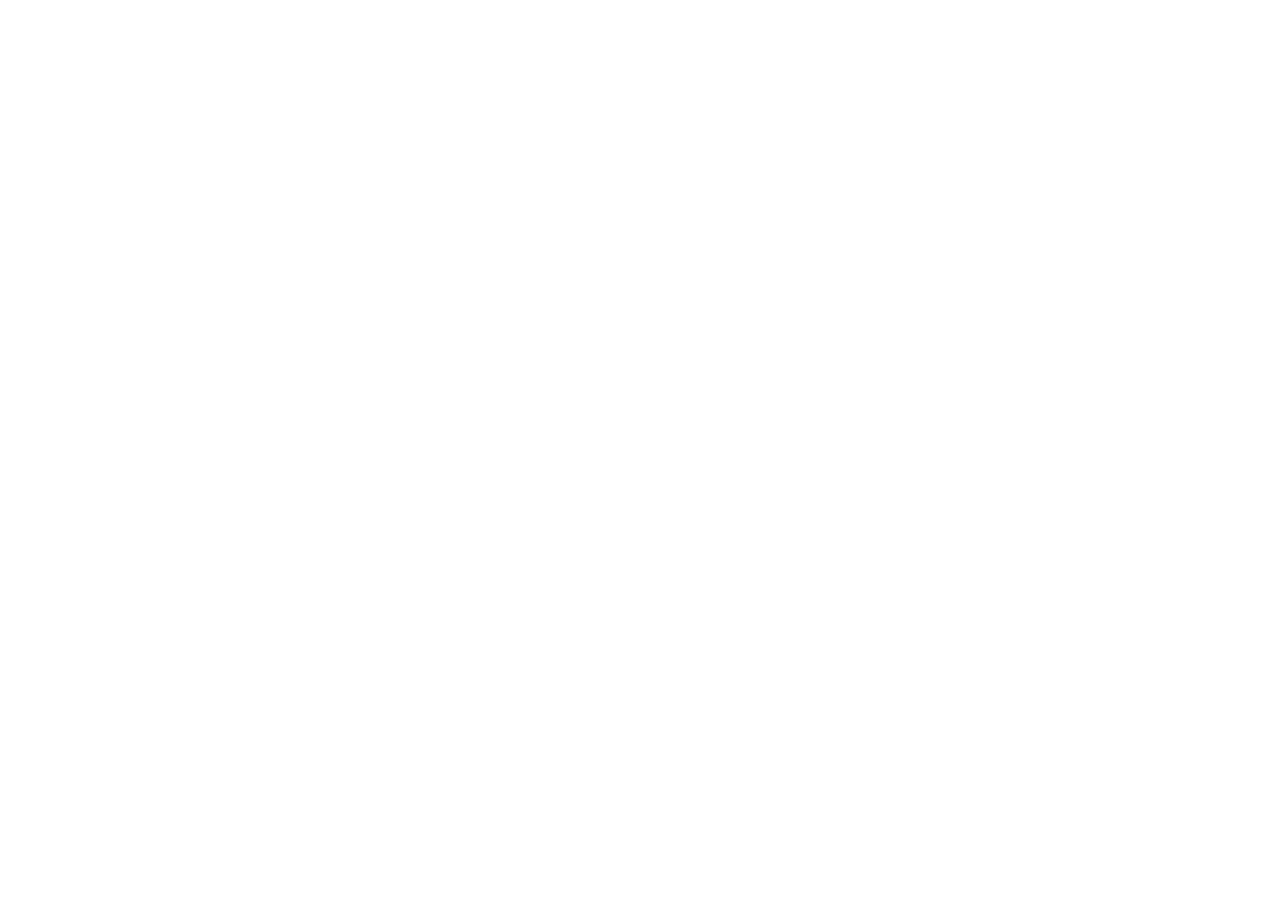
==== index.html @ d52c8773 "init project" ====
<!DOCTYPE html>
<html lang="en">

<head>
    <meta charset="UTF-8">
    <meta http-equiv="X-UA-Compatible" content="IE=edge">
    <meta name="viewport" content="width=device-width, initial-scale=1.0">
    <title>Document</title>
</head>

<body>

</body>

</html>
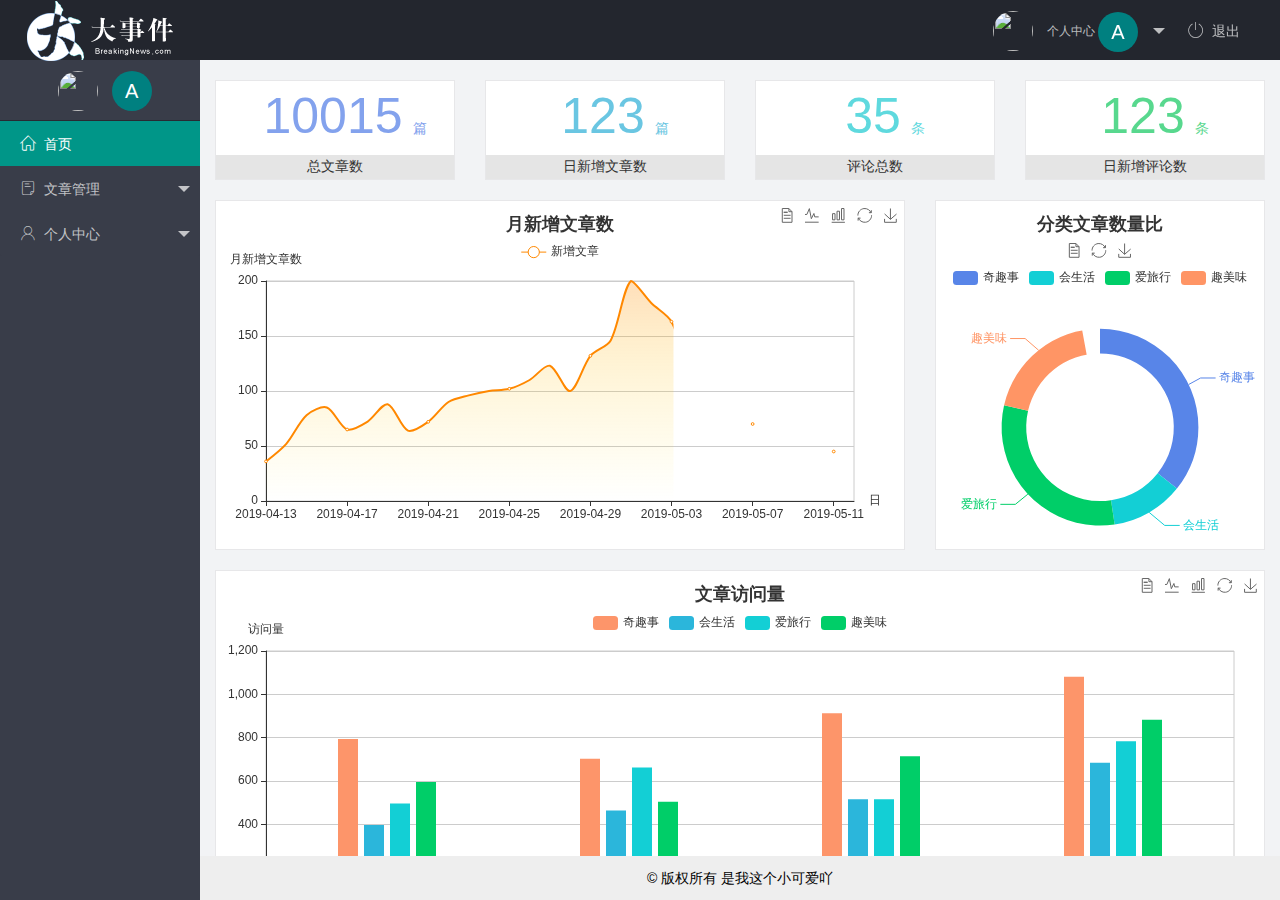
==== commit 8236a9cd: "完成了主页功能的开发" ====
--- a/index.html
+++ b/index.html
@@ -5,11 +5,86 @@
     <meta charset="UTF-8">
     <meta http-equiv="X-UA-Compatible" content="IE=edge">
     <meta name="viewport" content="width=device-width, initial-scale=1.0">
-    <title>Document</title>
+    <title>后台主页</title>
+    <link rel="stylesheet" href="assets/lib/layui/css/layui.css">
+    <link rel="stylesheet" href="assets/css/index.css">
+    <link rel="stylesheet" href="assets/fonts/iconfont.css">
 </head>
 
 <body>
+    <div class="layui-layout layui-layout-admin">
+        <div class="layui-header">
+            <div class="layui-logo">
+                <img src="assets/images/logo.png" alt="">
+            </div>
+            <!-- 头部区域（可配合layui已有的水平导航） -->
+            <ul class="layui-nav layui-layout-right">
+                <li class="layui-nav-item">
+                    <a href="javascript:;" class="userinfo">
+                        <img src="http://t.cn/RCzsdCq" class="layui-nav-img" /> 个人中心
+                        <span class="text-avatar">A</span>
+                    </a>
+                    <dl class="layui-nav-child">
+                        <dd><a href="">基本资料</a></dd>
+                        <dd><a href="">更换头像</a></dd>
+                        <dd><a href="">重置密码</a></dd>
+                    </dl>
+                </li>
+                <li class="layui-nav-item"><a href="javascript:;" id="btnLogout"><span class="iconfont icon-tuichu"></span>退出</a></li>
+            </ul>
+        </div>
 
+        <div class="layui-side layui-bg-black">
+            <div class="layui-side-scroll">
+                <div class="userinfo">
+                    <img src="http://t.cn/RCzsdCq" class="layui-nav-img" />
+                    <span class="text-avatar">A</span>
+                    <span id="welcome"></span>
+                </div>
+                <!-- 左侧导航区域（可配合layui已有的垂直导航） -->
+                <ul class="layui-nav layui-nav-tree" lay-shrink="all">
+                    <li class="layui-nav-item layui-this"><a href="/home/dashboard.html" target="fm"><span class="iconfont icon-home"></span>首页</a></li>
+                    <li class="layui-nav-item">
+                        <a class="" href="javascript:;"><span class="iconfont icon-16"></span>文章管理</a>
+                        <dl class="layui-nav-child">
+                            <dd><a href="javascript:;"><i class="layui-icon layui-icon-app"></i>文章类别</a></dd>
+                            <dd><a href="javascript:;"><i class="layui-icon layui-icon-app"></i>文章列表</a></dd>
+                            <dd><a href="javascript:;"><i class="layui-icon layui-icon-app"></i>发布文章</a></dd>
+                        </dl>
+                    </li>
+                    <li class="layui-nav-item">
+                        <a href="javascript:;"><span class="iconfont icon-user"></span>个人中心</a>
+                        <dl class="layui-nav-child">
+                            <dd><a href="javascript:;"><i class="layui-icon layui-icon-app"></i>基本资料</a></dd>
+                            <dd><a href="javascript:;"><i class="layui-icon layui-icon-app"></i>更换头像</a></dd>
+                            <dd><a href="javascript:;"><i class="layui-icon layui-icon-app"></i>重置密码</a></dd>
+                        </dl>
+                    </li>
+                </ul>
+            </div>
+        </div>
+
+        <div class="layui-body">
+            <!-- 内容主体区域 -->
+            <iframe name='fm' src="/home/dashboard.html" frameborder="0">
+
+            </iframe>
+
+        </div>
+
+        <div class="layui-footer">
+            <!-- 底部固定区域 -->
+            © 版权所有 是我这个小可爱吖
+        </div>
+    </div>
+    <!-- 导入layui的js文件 -->
+    <script src="assets/lib/layui/layui.all.js"></script>
+    <!-- 导入jQuery文件 -->
+    <script src="assets/lib/jquery.js"></script>
+    <!-- 导入baseAPI的js文件 -->
+    <script src="assets/js/baseAPI.js"></script>
+    <!-- 导入自己的index脚本文件 -->
+    <script src="assets/js/index.js"></script>
 </body>
 
 </html>--- a/assets/lib/layui/css/layui.css
+++ b/assets/lib/layui/css/layui.css
@@ -0,0 +1,2 @@
+/** layui-v2.5.5 MIT License By https://www.layui.com */
+ .layui-inline,img{display:inline-block;vertical-align:middle}h1,h2,h3,h4,h5,h6{font-weight:400}.layui-edge,.layui-header,.layui-inline,.layui-main{position:relative}.layui-body,.layui-edge,.layui-elip{overflow:hidden}.layui-btn,.layui-edge,.layui-inline,img{vertical-align:middle}.layui-btn,.layui-disabled,.layui-icon,.layui-unselect{-moz-user-select:none;-webkit-user-select:none;-ms-user-select:none}.layui-elip,.layui-form-checkbox span,.layui-form-pane .layui-form-label{text-overflow:ellipsis;white-space:nowrap}.layui-breadcrumb,.layui-tree-btnGroup{visibility:hidden}blockquote,body,button,dd,div,dl,dt,form,h1,h2,h3,h4,h5,h6,input,li,ol,p,pre,td,textarea,th,ul{margin:0;padding:0;-webkit-tap-highlight-color:rgba(0,0,0,0)}a:active,a:hover{outline:0}img{border:none}li{list-style:none}table{border-collapse:collapse;border-spacing:0}h4,h5,h6{font-size:100%}button,input,optgroup,option,select,textarea{font-family:inherit;font-size:inherit;font-style:inherit;font-weight:inherit;outline:0}pre{white-space:pre-wrap;white-space:-moz-pre-wrap;white-space:-pre-wrap;white-space:-o-pre-wrap;word-wrap:break-word}body{line-height:24px;font:14px Helvetica Neue,Helvetica,PingFang SC,Tahoma,Arial,sans-serif}hr{height:1px;margin:10px 0;border:0;clear:both}a{color:#333;text-decoration:none}a:hover{color:#777}a cite{font-style:normal;*cursor:pointer}.layui-border-box,.layui-border-box *{box-sizing:border-box}.layui-box,.layui-box *{box-sizing:content-box}.layui-clear{clear:both;*zoom:1}.layui-clear:after{content:'\20';clear:both;*zoom:1;display:block;height:0}.layui-inline{*display:inline;*zoom:1}.layui-edge{display:inline-block;width:0;height:0;border-width:6px;border-style:dashed;border-color:transparent}.layui-edge-top{top:-4px;border-bottom-color:#999;border-bottom-style:solid}.layui-edge-right{border-left-color:#999;border-left-style:solid}.layui-edge-bottom{top:2px;border-top-color:#999;border-top-style:solid}.layui-edge-left{border-right-color:#999;border-right-style:solid}.layui-disabled,.layui-disabled:hover{color:#d2d2d2!important;cursor:not-allowed!important}.layui-circle{border-radius:100%}.layui-show{display:block!important}.layui-hide{display:none!important}@font-face{font-family:layui-icon;src:url(../font/iconfont.eot?v=250);src:url(../font/iconfont.eot?v=250#iefix) format('embedded-opentype'),url(../font/iconfont.woff2?v=250) format('woff2'),url(../font/iconfont.woff?v=250) format('woff'),url(../font/iconfont.ttf?v=250) format('truetype'),url(../font/iconfont.svg?v=250#layui-icon) format('svg')}.layui-icon{font-family:layui-icon!important;font-size:16px;font-style:normal;-webkit-font-smoothing:antialiased;-moz-osx-font-smoothing:grayscale}.layui-icon-reply-fill:before{content:"\e611"}.layui-icon-set-fill:before{content:"\e614"}.layui-icon-menu-fill:before{content:"\e60f"}.layui-icon-search:before{content:"\e615"}.layui-icon-share:before{content:"\e641"}.layui-icon-set-sm:before{content:"\e620"}.layui-icon-engine:before{content:"\e628"}.layui-icon-close:before{content:"\1006"}.layui-icon-close-fill:before{content:"\1007"}.layui-icon-chart-screen:before{content:"\e629"}.layui-icon-star:before{content:"\e600"}.layui-icon-circle-dot:before{content:"\e617"}.layui-icon-chat:before{content:"\e606"}.layui-icon-release:before{content:"\e609"}.layui-icon-list:before{content:"\e60a"}.layui-icon-chart:before{content:"\e62c"}.layui-icon-ok-circle:before{content:"\1005"}.layui-icon-layim-theme:before{content:"\e61b"}.layui-icon-table:before{content:"\e62d"}.layui-icon-right:before{content:"\e602"}.layui-icon-left:before{content:"\e603"}.layui-icon-cart-simple:before{content:"\e698"}.layui-icon-face-cry:before{content:"\e69c"}.layui-icon-face-smile:before{content:"\e6af"}.layui-icon-survey:before{content:"\e6b2"}.layui-icon-tree:before{content:"\e62e"}.layui-icon-upload-circle:before{content:"\e62f"}.layui-icon-add-circle:before{content:"\e61f"}.layui-icon-download-circle:before{content:"\e601"}.layui-icon-templeate-1:before{content:"\e630"}.layui-icon-util:before{content:"\e631"}.layui-icon-face-surprised:before{content:"\e664"}.layui-icon-edit:before{content:"\e642"}.layui-icon-speaker:before{content:"\e645"}.layui-icon-down:before{content:"\e61a"}.layui-icon-file:before{content:"\e621"}.layui-icon-layouts:before{content:"\e632"}.layui-icon-rate-half:before{content:"\e6c9"}.layui-icon-add-circle-fine:before{content:"\e608"}.layui-icon-prev-circle:before{content:"\e633"}.layui-icon-read:before{content:"\e705"}.layui-icon-404:before{content:"\e61c"}.layui-icon-carousel:before{content:"\e634"}.layui-icon-help:before{content:"\e607"}.layui-icon-code-circle:before{content:"\e635"}.layui-icon-water:before{content:"\e636"}.layui-icon-username:before{content:"\e66f"}.layui-icon-find-fill:before{content:"\e670"}.layui-icon-about:before{content:"\e60b"}.layui-icon-location:before{content:"\e715"}.layui-icon-up:before{content:"\e619"}.layui-icon-pause:before{content:"\e651"}.layui-icon-date:before{content:"\e637"}.layui-icon-layim-uploadfile:before{content:"\e61d"}.layui-icon-delete:before{content:"\e640"}.layui-icon-play:before{content:"\e652"}.layui-icon-top:before{content:"\e604"}.layui-icon-friends:before{content:"\e612"}.layui-icon-refresh-3:before{content:"\e9aa"}.layui-icon-ok:before{content:"\e605"}.layui-icon-layer:before{content:"\e638"}.layui-icon-face-smile-fine:before{content:"\e60c"}.layui-icon-dollar:before{content:"\e659"}.layui-icon-group:before{content:"\e613"}.layui-icon-layim-download:before{content:"\e61e"}.layui-icon-picture-fine:before{content:"\e60d"}.layui-icon-link:before{content:"\e64c"}.layui-icon-diamond:before{content:"\e735"}.layui-icon-log:before{content:"\e60e"}.layui-icon-rate-solid:before{content:"\e67a"}.layui-icon-fonts-del:before{content:"\e64f"}.layui-icon-unlink:before{content:"\e64d"}.layui-icon-fonts-clear:before{content:"\e639"}.layui-icon-triangle-r:before{content:"\e623"}.layui-icon-circle:before{content:"\e63f"}.layui-icon-radio:before{content:"\e643"}.layui-icon-align-center:before{content:"\e647"}.layui-icon-align-right:before{content:"\e648"}.layui-icon-align-left:before{content:"\e649"}.layui-icon-loading-1:before{content:"\e63e"}.layui-icon-return:before{content:"\e65c"}.layui-icon-fonts-strong:before{content:"\e62b"}.layui-icon-upload:before{content:"\e67c"}.layui-icon-dialogue:before{content:"\e63a"}.layui-icon-video:before{content:"\e6ed"}.layui-icon-headset:before{content:"\e6fc"}.layui-icon-cellphone-fine:before{content:"\e63b"}.layui-icon-add-1:before{content:"\e654"}.layui-icon-face-smile-b:before{content:"\e650"}.layui-icon-fonts-html:before{content:"\e64b"}.layui-icon-form:before{content:"\e63c"}.layui-icon-cart:before{content:"\e657"}.layui-icon-camera-fill:before{content:"\e65d"}.layui-icon-tabs:before{content:"\e62a"}.layui-icon-fonts-code:before{content:"\e64e"}.layui-icon-fire:before{content:"\e756"}.layui-icon-set:before{content:"\e716"}.layui-icon-fonts-u:before{content:"\e646"}.layui-icon-triangle-d:before{content:"\e625"}.layui-icon-tips:before{content:"\e702"}.layui-icon-picture:before{content:"\e64a"}.layui-icon-more-vertical:before{content:"\e671"}.layui-icon-flag:before{content:"\e66c"}.layui-icon-loading:before{content:"\e63d"}.layui-icon-fonts-i:before{content:"\e644"}.layui-icon-refresh-1:before{content:"\e666"}.layui-icon-rmb:before{content:"\e65e"}.layui-icon-home:before{content:"\e68e"}.layui-icon-user:before{content:"\e770"}.layui-icon-notice:before{content:"\e667"}.layui-icon-login-weibo:before{content:"\e675"}.layui-icon-voice:before{content:"\e688"}.layui-icon-upload-drag:before{content:"\e681"}.layui-icon-login-qq:before{content:"\e676"}.layui-icon-snowflake:before{content:"\e6b1"}.layui-icon-file-b:before{content:"\e655"}.layui-icon-template:before{content:"\e663"}.layui-icon-auz:before{content:"\e672"}.layui-icon-console:before{content:"\e665"}.layui-icon-app:before{content:"\e653"}.layui-icon-prev:before{content:"\e65a"}.layui-icon-website:before{content:"\e7ae"}.layui-icon-next:before{content:"\e65b"}.layui-icon-component:before{content:"\e857"}.layui-icon-more:before{content:"\e65f"}.layui-icon-login-wechat:before{content:"\e677"}.layui-icon-shrink-right:before{content:"\e668"}.layui-icon-spread-left:before{content:"\e66b"}.layui-icon-camera:before{content:"\e660"}.layui-icon-note:before{content:"\e66e"}.layui-icon-refresh:before{content:"\e669"}.layui-icon-female:before{content:"\e661"}.layui-icon-male:before{content:"\e662"}.layui-icon-password:before{content:"\e673"}.layui-icon-senior:before{content:"\e674"}.layui-icon-theme:before{content:"\e66a"}.layui-icon-tread:before{content:"\e6c5"}.layui-icon-praise:before{content:"\e6c6"}.layui-icon-star-fill:before{content:"\e658"}.layui-icon-rate:before{content:"\e67b"}.layui-icon-template-1:before{content:"\e656"}.layui-icon-vercode:before{content:"\e679"}.layui-icon-cellphone:before{content:"\e678"}.layui-icon-screen-full:before{content:"\e622"}.layui-icon-screen-restore:before{content:"\e758"}.layui-icon-cols:before{content:"\e610"}.layui-icon-export:before{content:"\e67d"}.layui-icon-print:before{content:"\e66d"}.layui-icon-slider:before{content:"\e714"}.layui-icon-addition:before{content:"\e624"}.layui-icon-subtraction:before{content:"\e67e"}.layui-icon-service:before{content:"\e626"}.layui-icon-transfer:before{content:"\e691"}.layui-main{width:1140px;margin:0 auto}.layui-header{z-index:1000;height:60px}.layui-header a:hover{transition:all .5s;-webkit-transition:all .5s}.layui-side{position:fixed;left:0;top:0;bottom:0;z-index:999;width:200px;overflow-x:hidden}.layui-side-scroll{position:relative;width:220px;height:100%;overflow-x:hidden}.layui-body{position:absolute;left:200px;right:0;top:0;bottom:0;z-index:998;width:auto;overflow-y:auto;box-sizing:border-box}.layui-layout-body{overflow:hidden}.layui-layout-admin .layui-header{background-color:#23262E}.layui-layout-admin .layui-side{top:60px;width:200px;overflow-x:hidden}.layui-layout-admin .layui-body{position:fixed;top:60px;bottom:44px}.layui-layout-admin .layui-main{width:auto;margin:0 15px}.layui-layout-admin .layui-footer{position:fixed;left:200px;right:0;bottom:0;height:44px;line-height:44px;padding:0 15px;background-color:#eee}.layui-layout-admin .layui-logo{position:absolute;left:0;top:0;width:200px;height:100%;line-height:60px;text-align:center;color:#009688;font-size:16px}.layui-layout-admin .layui-header .layui-nav{background:0 0}.layui-layout-left{position:absolute!important;left:200px;top:0}.layui-layout-right{position:absolute!important;right:0;top:0}.layui-container{position:relative;margin:0 auto;padding:0 15px;box-sizing:border-box}.layui-fluid{position:relative;margin:0 auto;padding:0 15px}.layui-row:after,.layui-row:before{content:'';display:block;clear:both}.layui-col-lg1,.layui-col-lg10,.layui-col-lg11,.layui-col-lg12,.layui-col-lg2,.layui-col-lg3,.layui-col-lg4,.layui-col-lg5,.layui-col-lg6,.layui-col-lg7,.layui-col-lg8,.layui-col-lg9,.layui-col-md1,.layui-col-md10,.layui-col-md11,.layui-col-md12,.layui-col-md2,.layui-col-md3,.layui-col-md4,.layui-col-md5,.layui-col-md6,.layui-col-md7,.layui-col-md8,.layui-col-md9,.layui-col-sm1,.layui-col-sm10,.layui-col-sm11,.layui-col-sm12,.layui-col-sm2,.layui-col-sm3,.layui-col-sm4,.layui-col-sm5,.layui-col-sm6,.layui-col-sm7,.layui-col-sm8,.layui-col-sm9,.layui-col-xs1,.layui-col-xs10,.layui-col-xs11,.layui-col-xs12,.layui-col-xs2,.layui-col-xs3,.layui-col-xs4,.layui-col-xs5,.layui-col-xs6,.layui-col-xs7,.layui-col-xs8,.layui-col-xs9{position:relative;display:block;box-sizing:border-box}.layui-col-xs1,.layui-col-xs10,.layui-col-xs11,.layui-col-xs12,.layui-col-xs2,.layui-col-xs3,.layui-col-xs4,.layui-col-xs5,.layui-col-xs6,.layui-col-xs7,.layui-col-xs8,.layui-col-xs9{float:left}.layui-col-xs1{width:8.33333333%}.layui-col-xs2{width:16.66666667%}.layui-col-xs3{width:25%}.layui-col-xs4{width:33.33333333%}.layui-col-xs5{width:41.66666667%}.layui-col-xs6{width:50%}.layui-col-xs7{width:58.33333333%}.layui-col-xs8{width:66.66666667%}.layui-col-xs9{width:75%}.layui-col-xs10{width:83.33333333%}.layui-col-xs11{width:91.66666667%}.layui-col-xs12{width:100%}.layui-col-xs-offset1{margin-left:8.33333333%}.layui-col-xs-offset2{margin-left:16.66666667%}.layui-col-xs-offset3{margin-left:25%}.layui-col-xs-offset4{margin-left:33.33333333%}.layui-col-xs-offset5{margin-left:41.66666667%}.layui-col-xs-offset6{margin-left:50%}.layui-col-xs-offset7{margin-left:58.33333333%}.layui-col-xs-offset8{margin-left:66.66666667%}.layui-col-xs-offset9{margin-left:75%}.layui-col-xs-offset10{margin-left:83.33333333%}.layui-col-xs-offset11{margin-left:91.66666667%}.layui-col-xs-offset12{margin-left:100%}@media screen and (max-width:768px){.layui-hide-xs{display:none!important}.layui-show-xs-block{display:block!important}.layui-show-xs-inline{display:inline!important}.layui-show-xs-inline-block{display:inline-block!important}}@media screen and (min-width:768px){.layui-container{width:750px}.layui-hide-sm{display:none!important}.layui-show-sm-block{display:block!important}.layui-show-sm-inline{display:inline!important}.layui-show-sm-inline-block{display:inline-block!important}.layui-col-sm1,.layui-col-sm10,.layui-col-sm11,.layui-col-sm12,.layui-col-sm2,.layui-col-sm3,.layui-col-sm4,.layui-col-sm5,.layui-col-sm6,.layui-col-sm7,.layui-col-sm8,.layui-col-sm9{float:left}.layui-col-sm1{width:8.33333333%}.layui-col-sm2{width:16.66666667%}.layui-col-sm3{width:25%}.layui-col-sm4{width:33.33333333%}.layui-col-sm5{width:41.66666667%}.layui-col-sm6{width:50%}.layui-col-sm7{width:58.33333333%}.layui-col-sm8{width:66.66666667%}.layui-col-sm9{width:75%}.layui-col-sm10{width:83.33333333%}.layui-col-sm11{width:91.66666667%}.layui-col-sm12{width:100%}.layui-col-sm-offset1{margin-left:8.33333333%}.layui-col-sm-offset2{margin-left:16.66666667%}.layui-col-sm-offset3{margin-left:25%}.layui-col-sm-offset4{margin-left:33.33333333%}.layui-col-sm-offset5{margin-left:41.66666667%}.layui-col-sm-offset6{margin-left:50%}.layui-col-sm-offset7{margin-left:58.33333333%}.layui-col-sm-offset8{margin-left:66.66666667%}.layui-col-sm-offset9{margin-left:75%}.layui-col-sm-offset10{margin-left:83.33333333%}.layui-col-sm-offset11{margin-left:91.66666667%}.layui-col-sm-offset12{margin-left:100%}}@media screen and (min-width:992px){.layui-container{width:970px}.layui-hide-md{display:none!important}.layui-show-md-block{display:block!important}.layui-show-md-inline{display:inline!important}.layui-show-md-inline-block{display:inline-block!important}.layui-col-md1,.layui-col-md10,.layui-col-md11,.layui-col-md12,.layui-col-md2,.layui-col-md3,.layui-col-md4,.layui-col-md5,.layui-col-md6,.layui-col-md7,.layui-col-md8,.layui-col-md9{float:left}.layui-col-md1{width:8.33333333%}.layui-col-md2{width:16.66666667%}.layui-col-md3{width:25%}.layui-col-md4{width:33.33333333%}.layui-col-md5{width:41.66666667%}.layui-col-md6{width:50%}.layui-col-md7{width:58.33333333%}.layui-col-md8{width:66.66666667%}.layui-col-md9{width:75%}.layui-col-md10{width:83.33333333%}.layui-col-md11{width:91.66666667%}.layui-col-md12{width:100%}.layui-col-md-offset1{margin-left:8.33333333%}.layui-col-md-offset2{margin-left:16.66666667%}.layui-col-md-offset3{margin-left:25%}.layui-col-md-offset4{margin-left:33.33333333%}.layui-col-md-offset5{margin-left:41.66666667%}.layui-col-md-offset6{margin-left:50%}.layui-col-md-offset7{margin-left:58.33333333%}.layui-col-md-offset8{margin-left:66.66666667%}.layui-col-md-offset9{margin-left:75%}.layui-col-md-offset10{margin-left:83.33333333%}.layui-col-md-offset11{margin-left:91.66666667%}.layui-col-md-offset12{margin-left:100%}}@media screen and (min-width:1200px){.layui-container{width:1170px}.layui-hide-lg{display:none!important}.layui-show-lg-block{display:block!important}.layui-show-lg-inline{display:inline!important}.layui-show-lg-inline-block{display:inline-block!important}.layui-col-lg1,.layui-col-lg10,.layui-col-lg11,.layui-col-lg12,.layui-col-lg2,.layui-col-lg3,.layui-col-lg4,.layui-col-lg5,.layui-col-lg6,.layui-col-lg7,.layui-col-lg8,.layui-col-lg9{float:left}.layui-col-lg1{width:8.33333333%}.layui-col-lg2{width:16.66666667%}.layui-col-lg3{width:25%}.layui-col-lg4{width:33.33333333%}.layui-col-lg5{width:41.66666667%}.layui-col-lg6{width:50%}.layui-col-lg7{width:58.33333333%}.layui-col-lg8{width:66.66666667%}.layui-col-lg9{width:75%}.layui-col-lg10{width:83.33333333%}.layui-col-lg11{width:91.66666667%}.layui-col-lg12{width:100%}.layui-col-lg-offset1{margin-left:8.33333333%}.layui-col-lg-offset2{margin-left:16.66666667%}.layui-col-lg-offset3{margin-left:25%}.layui-col-lg-offset4{margin-left:33.33333333%}.layui-col-lg-offset5{margin-left:41.66666667%}.layui-col-lg-offset6{margin-left:50%}.layui-col-lg-offset7{margin-left:58.33333333%}.layui-col-lg-offset8{margin-left:66.66666667%}.layui-col-lg-offset9{margin-left:75%}.layui-col-lg-offset10{margin-left:83.33333333%}.layui-col-lg-offset11{margin-left:91.66666667%}.layui-col-lg-offset12{margin-left:100%}}.layui-col-space1{margin:-.5px}.layui-col-space1>*{padding:.5px}.layui-col-space3{margin:-1.5px}.layui-col-space3>*{padding:1.5px}.layui-col-space5{margin:-2.5px}.layui-col-space5>*{padding:2.5px}.layui-col-space8{margin:-3.5px}.layui-col-space8>*{padding:3.5px}.layui-col-space10{margin:-5px}.layui-col-space10>*{padding:5px}.layui-col-space12{margin:-6px}.layui-col-space12>*{padding:6px}.layui-col-space15{margin:-7.5px}.layui-col-space15>*{padding:7.5px}.layui-col-space18{margin:-9px}.layui-col-space18>*{padding:9px}.layui-col-space20{margin:-10px}.layui-col-space20>*{padding:10px}.layui-col-space22{margin:-11px}.layui-col-space22>*{padding:11px}.layui-col-space25{margin:-12.5px}.layui-col-space25>*{padding:12.5px}.layui-col-space30{margin:-15px}.layui-col-space30>*{padding:15px}.layui-btn,.layui-input,.layui-select,.layui-textarea,.layui-upload-button{outline:0;-webkit-appearance:none;transition:all .3s;-webkit-transition:all .3s;box-sizing:border-box}.layui-elem-quote{margin-bottom:10px;padding:15px;line-height:22px;border-left:5px solid #009688;border-radius:0 2px 2px 0;background-color:#f2f2f2}.layui-quote-nm{border-style:solid;border-width:1px 1px 1px 5px;background:0 0}.layui-elem-field{margin-bottom:10px;padding:0;border-width:1px;border-style:solid}.layui-elem-field legend{margin-left:20px;padding:0 10px;font-size:20px;font-weight:300}.layui-field-title{margin:10px 0 20px;border-width:1px 0 0}.layui-field-box{padding:10px 15px}.layui-field-title .layui-field-box{padding:10px 0}.layui-progress{position:relative;height:6px;border-radius:20px;background-color:#e2e2e2}.layui-progress-bar{position:absolute;left:0;top:0;width:0;max-width:100%;height:6px;border-radius:20px;text-align:right;background-color:#5FB878;transition:all .3s;-webkit-transition:all .3s}.layui-progress-big,.layui-progress-big .layui-progress-bar{height:18px;line-height:18px}.layui-progress-text{position:relative;top:-20px;line-height:18px;font-size:12px;color:#666}.layui-progress-big .layui-progress-text{position:static;padding:0 10px;color:#fff}.layui-collapse{border-width:1px;border-style:solid;border-radius:2px}.layui-colla-content,.layui-colla-item{border-top-width:1px;border-top-style:solid}.layui-colla-item:first-child{border-top:none}.layui-colla-title{position:relative;height:42px;line-height:42px;padding:0 15px 0 35px;color:#333;background-color:#f2f2f2;cursor:pointer;font-size:14px;overflow:hidden}.layui-colla-content{display:none;padding:10px 15px;line-height:22px;color:#666}.layui-colla-icon{position:absolute;left:15px;top:0;font-size:14px}.layui-card{margin-bottom:15px;border-radius:2px;background-color:#fff;box-shadow:0 1px 2px 0 rgba(0,0,0,.05)}.layui-card:last-child{margin-bottom:0}.layui-card-header{position:relative;height:42px;line-height:42px;padding:0 15px;border-bottom:1px solid #f6f6f6;color:#333;border-radius:2px 2px 0 0;font-size:14px}.layui-bg-black,.layui-bg-blue,.layui-bg-cyan,.layui-bg-green,.layui-bg-orange,.layui-bg-red{color:#fff!important}.layui-card-body{position:relative;padding:10px 15px;line-height:24px}.layui-card-body[pad15]{padding:15px}.layui-card-body[pad20]{padding:20px}.layui-card-body .layui-table{margin:5px 0}.layui-card .layui-tab{margin:0}.layui-panel-window{position:relative;padding:15px;border-radius:0;border-top:5px solid #E6E6E6;background-color:#fff}.layui-auxiliar-moving{position:fixed;left:0;right:0;top:0;bottom:0;width:100%;height:100%;background:0 0;z-index:9999999999}.layui-form-label,.layui-form-mid,.layui-form-select,.layui-input-block,.layui-input-inline,.layui-textarea{position:relative}.layui-bg-red{background-color:#FF5722!important}.layui-bg-orange{background-color:#FFB800!important}.layui-bg-green{background-color:#009688!important}.layui-bg-cyan{background-color:#2F4056!important}.layui-bg-blue{background-color:#1E9FFF!important}.layui-bg-black{background-color:#393D49!important}.layui-bg-gray{background-color:#eee!important;color:#666!important}.layui-badge-rim,.layui-colla-content,.layui-colla-item,.layui-collapse,.layui-elem-field,.layui-form-pane .layui-form-item[pane],.layui-form-pane .layui-form-label,.layui-input,.layui-layedit,.layui-layedit-tool,.layui-quote-nm,.layui-select,.layui-tab-bar,.layui-tab-card,.layui-tab-title,.layui-tab-title .layui-this:after,.layui-textarea{border-color:#e6e6e6}.layui-timeline-item:before,hr{background-color:#e6e6e6}.layui-text{line-height:22px;font-size:14px;color:#666}.layui-text h1,.layui-text h2,.layui-text h3{font-weight:500;color:#333}.layui-text h1{font-size:30px}.layui-text h2{font-size:24px}.layui-text h3{font-size:18px}.layui-text a:not(.layui-btn){color:#01AAED}.layui-text a:not(.layui-btn):hover{text-decoration:underline}.layui-text ul{padding:5px 0 5px 15px}.layui-text ul li{margin-top:5px;list-style-type:disc}.layui-text em,.layui-word-aux{color:#999!important;padding:0 5px!important}.layui-btn{display:inline-block;height:38px;line-height:38px;padding:0 18px;background-color:#009688;color:#fff;white-space:nowrap;text-align:center;font-size:14px;border:none;border-radius:2px;cursor:pointer}.layui-btn:hover{opacity:.8;filter:alpha(opacity=80);color:#fff}.layui-btn:active{opacity:1;filter:alpha(opacity=100)}.layui-btn+.layui-btn{margin-left:10px}.layui-btn-container{font-size:0}.layui-btn-container .layui-btn{margin-right:10px;margin-bottom:10px}.layui-btn-container .layui-btn+.layui-btn{margin-left:0}.layui-table .layui-btn-container .layui-btn{margin-bottom:9px}.layui-btn-radius{border-radius:100px}.layui-btn .layui-icon{margin-right:3px;font-size:18px;vertical-align:bottom;vertical-align:middle\9}.layui-btn-primary{border:1px solid #C9C9C9;background-color:#fff;color:#555}.layui-btn-primary:hover{border-color:#009688;color:#333}.layui-btn-normal{background-color:#1E9FFF}.layui-btn-warm{background-color:#FFB800}.layui-btn-danger{background-color:#FF5722}.layui-btn-checked{background-color:#5FB878}.layui-btn-disabled,.layui-btn-disabled:active,.layui-btn-disabled:hover{border:1px solid #e6e6e6;background-color:#FBFBFB;color:#C9C9C9;cursor:not-allowed;opacity:1}.layui-btn-lg{height:44px;line-height:44px;padding:0 25px;font-size:16px}.layui-btn-sm{height:30px;line-height:30px;padding:0 10px;font-size:12px}.layui-btn-sm i{font-size:16px!important}.layui-btn-xs{height:22px;line-height:22px;padding:0 5px;font-size:12px}.layui-btn-xs i{font-size:14px!important}.layui-btn-group{display:inline-block;vertical-align:middle;font-size:0}.layui-btn-group .layui-btn{margin-left:0!important;margin-right:0!important;border-left:1px solid rgba(255,255,255,.5);border-radius:0}.layui-btn-group .layui-btn-primary{border-left:none}.layui-btn-group .layui-btn-primary:hover{border-color:#C9C9C9;color:#009688}.layui-btn-group .layui-btn:first-child{border-left:none;border-radius:2px 0 0 2px}.layui-btn-group .layui-btn-primary:first-child{border-left:1px solid #c9c9c9}.layui-btn-group .layui-btn:last-child{border-radius:0 2px 2px 0}.layui-btn-group .layui-btn+.layui-btn{margin-left:0}.layui-btn-group+.layui-btn-group{margin-left:10px}.layui-btn-fluid{width:100%}.layui-input,.layui-select,.layui-textarea{height:38px;line-height:1.3;line-height:38px\9;border-width:1px;border-style:solid;background-color:#fff;border-radius:2px}.layui-input::-webkit-input-placeholder,.layui-select::-webkit-input-placeholder,.layui-textarea::-webkit-input-placeholder{line-height:1.3}.layui-input,.layui-textarea{display:block;width:100%;padding-left:10px}.layui-input:hover,.layui-textarea:hover{border-color:#D2D2D2!important}.layui-input:focus,.layui-textarea:focus{border-color:#C9C9C9!important}.layui-textarea{min-height:100px;height:auto;line-height:20px;padding:6px 10px;resize:vertical}.layui-select{padding:0 10px}.layui-form input[type=checkbox],.layui-form input[type=radio],.layui-form select{display:none}.layui-form [lay-ignore]{display:initial}.layui-form-item{margin-bottom:15px;clear:both;*zoom:1}.layui-form-item:after{content:'\20';clear:both;*zoom:1;display:block;height:0}.layui-form-label{float:left;display:block;padding:9px 15px;width:80px;font-weight:400;line-height:20px;text-align:right}.layui-form-label-col{display:block;float:none;padding:9px 0;line-height:20px;text-align:left}.layui-form-item .layui-inline{margin-bottom:5px;margin-right:10px}.layui-input-block{margin-left:110px;min-height:36px}.layui-input-inline{display:inline-block;vertical-align:middle}.layui-form-item .layui-input-inline{float:left;width:190px;margin-right:10px}.layui-form-text .layui-input-inline{width:auto}.layui-form-mid{float:left;display:block;padding:9px 0!important;line-height:20px;margin-right:10px}.layui-form-danger+.layui-form-select .layui-input,.layui-form-danger:focus{border-color:#FF5722!important}.layui-form-select .layui-input{padding-right:30px;cursor:pointer}.layui-form-select .layui-edge{position:absolute;right:10px;top:50%;margin-top:-3px;cursor:pointer;border-width:6px;border-top-color:#c2c2c2;border-top-style:solid;transition:all .3s;-webkit-transition:all .3s}.layui-form-select dl{display:none;position:absolute;left:0;top:42px;padding:5px 0;z-index:899;min-width:100%;border:1px solid #d2d2d2;max-height:300px;overflow-y:auto;background-color:#fff;border-radius:2px;box-shadow:0 2px 4px rgba(0,0,0,.12);box-sizing:border-box}.layui-form-select dl dd,.layui-form-select dl dt{padding:0 10px;line-height:36px;white-space:nowrap;overflow:hidden;text-overflow:ellipsis}.layui-form-select dl dt{font-size:12px;color:#999}.layui-form-select dl dd{cursor:pointer}.layui-form-select dl dd:hover{background-color:#f2f2f2;-webkit-transition:.5s all;transition:.5s all}.layui-form-select .layui-select-group dd{padding-left:20px}.layui-form-select dl dd.layui-select-tips{padding-left:10px!important;color:#999}.layui-form-select dl dd.layui-this{background-color:#5FB878;color:#fff}.layui-form-checkbox,.layui-form-select dl dd.layui-disabled{background-color:#fff}.layui-form-selected dl{display:block}.layui-form-checkbox,.layui-form-checkbox *,.layui-form-switch{display:inline-block;vertical-align:middle}.layui-form-selected .layui-edge{margin-top:-9px;-webkit-transform:rotate(180deg);transform:rotate(180deg);margin-top:-3px\9}:root .layui-form-selected .layui-edge{margin-top:-9px\0/IE9}.layui-form-selectup dl{top:auto;bottom:42px}.layui-select-none{margin:5px 0;text-align:center;color:#999}.layui-select-disabled .layui-disabled{border-color:#eee!important}.layui-select-disabled .layui-edge{border-top-color:#d2d2d2}.layui-form-checkbox{position:relative;height:30px;line-height:30px;margin-right:10px;padding-right:30px;cursor:pointer;font-size:0;-webkit-transition:.1s linear;transition:.1s linear;box-sizing:border-box}.layui-form-checkbox span{padding:0 10px;height:100%;font-size:14px;border-radius:2px 0 0 2px;background-color:#d2d2d2;color:#fff;overflow:hidden}.layui-form-checkbox:hover span{background-color:#c2c2c2}.layui-form-checkbox i{position:absolute;right:0;top:0;width:30px;height:28px;border:1px solid #d2d2d2;border-left:none;border-radius:0 2px 2px 0;color:#fff;font-size:20px;text-align:center}.layui-form-checkbox:hover i{border-color:#c2c2c2;color:#c2c2c2}.layui-form-checked,.layui-form-checked:hover{border-color:#5FB878}.layui-form-checked span,.layui-form-checked:hover span{background-color:#5FB878}.layui-form-checked i,.layui-form-checked:hover i{color:#5FB878}.layui-form-item .layui-form-checkbox{margin-top:4px}.layui-form-checkbox[lay-skin=primary]{height:auto!important;line-height:normal!important;min-width:18px;min-height:18px;border:none!important;margin-right:0;padding-left:28px;padding-right:0;background:0 0}.layui-form-checkbox[lay-skin=primary] span{padding-left:0;padding-right:15px;line-height:18px;background:0 0;color:#666}.layui-form-checkbox[lay-skin=primary] i{right:auto;left:0;width:16px;height:16px;line-height:16px;border:1px solid #d2d2d2;font-size:12px;border-radius:2px;background-color:#fff;-webkit-transition:.1s linear;transition:.1s linear}.layui-form-checkbox[lay-skin=primary]:hover i{border-color:#5FB878;color:#fff}.layui-form-checked[lay-skin=primary] i{border-color:#5FB878!important;background-color:#5FB878;color:#fff}.layui-checkbox-disbaled[lay-skin=primary] span{background:0 0!important;color:#c2c2c2}.layui-checkbox-disbaled[lay-skin=primary]:hover i{border-color:#d2d2d2}.layui-form-item .layui-form-checkbox[lay-skin=primary]{margin-top:10px}.layui-form-switch{position:relative;height:22px;line-height:22px;min-width:35px;padding:0 5px;margin-top:8px;border:1px solid #d2d2d2;border-radius:20px;cursor:pointer;background-color:#fff;-webkit-transition:.1s linear;transition:.1s linear}.layui-form-switch i{position:absolute;left:5px;top:3px;width:16px;height:16px;border-radius:20px;background-color:#d2d2d2;-webkit-transition:.1s linear;transition:.1s linear}.layui-form-switch em{position:relative;top:0;width:25px;margin-left:21px;padding:0!important;text-align:center!important;color:#999!important;font-style:normal!important;font-size:12px}.layui-form-onswitch{border-color:#5FB878;background-color:#5FB878}.layui-checkbox-disbaled,.layui-checkbox-disbaled i{border-color:#e2e2e2!important}.layui-form-onswitch i{left:100%;margin-left:-21px;background-color:#fff}.layui-form-onswitch em{margin-left:5px;margin-right:21px;color:#fff!important}.layui-checkbox-disbaled span{background-color:#e2e2e2!important}.layui-checkbox-disbaled:hover i{color:#fff!important}[lay-radio]{display:none}.layui-form-radio,.layui-form-radio *{display:inline-block;vertical-align:middle}.layui-form-radio{line-height:28px;margin:6px 10px 0 0;padding-right:10px;cursor:pointer;font-size:0}.layui-form-radio *{font-size:14px}.layui-form-radio>i{margin-right:8px;font-size:22px;color:#c2c2c2}.layui-form-radio>i:hover,.layui-form-radioed>i{color:#5FB878}.layui-radio-disbaled>i{color:#e2e2e2!important}.layui-form-pane .layui-form-label{width:110px;padding:8px 15px;height:38px;line-height:20px;border-width:1px;border-style:solid;border-radius:2px 0 0 2px;text-align:center;background-color:#FBFBFB;overflow:hidden;box-sizing:border-box}.layui-form-pane .layui-input-inline{margin-left:-1px}.layui-form-pane .layui-input-block{margin-left:110px;left:-1px}.layui-form-pane .layui-input{border-radius:0 2px 2px 0}.layui-form-pane .layui-form-text .layui-form-label{float:none;width:100%;border-radius:2px;box-sizing:border-box;text-align:left}.layui-form-pane .layui-form-text .layui-input-inline{display:block;margin:0;top:-1px;clear:both}.layui-form-pane .layui-form-text .layui-input-block{margin:0;left:0;top:-1px}.layui-form-pane .layui-form-text .layui-textarea{min-height:100px;border-radius:0 0 2px 2px}.layui-form-pane .layui-form-checkbox{margin:4px 0 4px 10px}.layui-form-pane .layui-form-radio,.layui-form-pane .layui-form-switch{margin-top:6px;margin-left:10px}.layui-form-pane .layui-form-item[pane]{position:relative;border-width:1px;border-style:solid}.layui-form-pane .layui-form-item[pane] .layui-form-label{position:absolute;left:0;top:0;height:100%;border-width:0 1px 0 0}.layui-form-pane .layui-form-item[pane] .layui-input-inline{margin-left:110px}@media screen and (max-width:450px){.layui-form-item .layui-form-label{text-overflow:ellipsis;overflow:hidden;white-space:nowrap}.layui-form-item .layui-inline{display:block;margin-right:0;margin-bottom:20px;clear:both}.layui-form-item .layui-inline:after{content:'\20';clear:both;display:block;height:0}.layui-form-item .layui-input-inline{display:block;float:none;left:-3px;width:auto;margin:0 0 10px 112px}.layui-form-item .layui-input-inline+.layui-form-mid{margin-left:110px;top:-5px;padding:0}.layui-form-item .layui-form-checkbox{margin-right:5px;margin-bottom:5px}}.layui-layedit{border-width:1px;border-style:solid;border-radius:2px}.layui-layedit-tool{padding:3px 5px;border-bottom-width:1px;border-bottom-style:solid;font-size:0}.layedit-tool-fixed{position:fixed;top:0;border-top:1px solid #e2e2e2}.layui-layedit-tool .layedit-tool-mid,.layui-layedit-tool .layui-icon{display:inline-block;vertical-align:middle;text-align:center;font-size:14px}.layui-layedit-tool .layui-icon{position:relative;width:32px;height:30px;line-height:30px;margin:3px 5px;color:#777;cursor:pointer;border-radius:2px}.layui-layedit-tool .layui-icon:hover{color:#393D49}.layui-layedit-tool .layui-icon:active{color:#000}.layui-layedit-tool .layedit-tool-active{background-color:#e2e2e2;color:#000}.layui-layedit-tool .layui-disabled,.layui-layedit-tool .layui-disabled:hover{color:#d2d2d2;cursor:not-allowed}.layui-layedit-tool .layedit-tool-mid{width:1px;height:18px;margin:0 10px;background-color:#d2d2d2}.layedit-tool-html{width:50px!important;font-size:30px!important}.layedit-tool-b,.layedit-tool-code,.layedit-tool-help{font-size:16px!important}.layedit-tool-d,.layedit-tool-face,.layedit-tool-image,.layedit-tool-unlink{font-size:18px!important}.layedit-tool-image input{position:absolute;font-size:0;left:0;top:0;width:100%;height:100%;opacity:.01;filter:Alpha(opacity=1);cursor:pointer}.layui-layedit-iframe iframe{display:block;width:100%}#LAY_layedit_code{overflow:hidden}.layui-laypage{display:inline-block;*display:inline;*zoom:1;vertical-align:middle;margin:10px 0;font-size:0}.layui-laypage>a:first-child,.layui-laypage>a:first-child em{border-radius:2px 0 0 2px}.layui-laypage>a:last-child,.layui-laypage>a:last-child em{border-radius:0 2px 2px 0}.layui-laypage>:first-child{margin-left:0!important}.layui-laypage>:last-child{margin-right:0!important}.layui-laypage a,.layui-laypage button,.layui-laypage input,.layui-laypage select,.layui-laypage span{border:1px solid #e2e2e2}.layui-laypage a,.layui-laypage span{display:inline-block;*display:inline;*zoom:1;vertical-align:middle;padding:0 15px;height:28px;line-height:28px;margin:0 -1px 5px 0;background-color:#fff;color:#333;font-size:12px}.layui-flow-more a *,.layui-laypage input,.layui-table-view select[lay-ignore]{display:inline-block}.layui-laypage a:hover{color:#009688}.layui-laypage em{font-style:normal}.layui-laypage .layui-laypage-spr{color:#999;font-weight:700}.layui-laypage a{text-decoration:none}.layui-laypage .layui-laypage-curr{position:relative}.layui-laypage .layui-laypage-curr em{position:relative;color:#fff}.layui-laypage .layui-laypage-curr .layui-laypage-em{position:absolute;left:-1px;top:-1px;padding:1px;width:100%;height:100%;background-color:#009688}.layui-laypage-em{border-radius:2px}.layui-laypage-next em,.layui-laypage-prev em{font-family:Sim sun;font-size:16px}.layui-laypage .layui-laypage-count,.layui-laypage .layui-laypage-limits,.layui-laypage .layui-laypage-refresh,.layui-laypage .layui-laypage-skip{margin-left:10px;margin-right:10px;padding:0;border:none}.layui-laypage .layui-laypage-limits,.layui-laypage .layui-laypage-refresh{vertical-align:top}.layui-laypage .layui-laypage-refresh i{font-size:18px;cursor:pointer}.layui-laypage select{height:22px;padding:3px;border-radius:2px;cursor:pointer}.layui-laypage .layui-laypage-skip{height:30px;line-height:30px;color:#999}.layui-laypage button,.layui-laypage input{height:30px;line-height:30px;border-radius:2px;vertical-align:top;background-color:#fff;box-sizing:border-box}.layui-laypage input{width:40px;margin:0 10px;padding:0 3px;text-align:center}.layui-laypage input:focus,.layui-laypage select:focus{border-color:#009688!important}.layui-laypage button{margin-left:10px;padding:0 10px;cursor:pointer}.layui-table,.layui-table-view{margin:10px 0}.layui-flow-more{margin:10px 0;text-align:center;color:#999;font-size:14px}.layui-flow-more a{height:32px;line-height:32px}.layui-flow-more a *{vertical-align:top}.layui-flow-more a cite{padding:0 20px;border-radius:3px;background-color:#eee;color:#333;font-style:normal}.layui-flow-more a cite:hover{opacity:.8}.layui-flow-more a i{font-size:30px;color:#737383}.layui-table{width:100%;background-color:#fff;color:#666}.layui-table tr{transition:all .3s;-webkit-transition:all .3s}.layui-table th{text-align:left;font-weight:400}.layui-table tbody tr:hover,.layui-table thead tr,.layui-table-click,.layui-table-header,.layui-table-hover,.layui-table-mend,.layui-table-patch,.layui-table-tool,.layui-table-total,.layui-table-total tr,.layui-table[lay-even] tr:nth-child(even){background-color:#f2f2f2}.layui-table td,.layui-table th,.layui-table-col-set,.layui-table-fixed-r,.layui-table-grid-down,.layui-table-header,.layui-table-page,.layui-table-tips-main,.layui-table-tool,.layui-table-total,.layui-table-view,.layui-table[lay-skin=line],.layui-table[lay-skin=row]{border-width:1px;border-style:solid;border-color:#e6e6e6}.layui-table td,.layui-table th{position:relative;padding:9px 15px;min-height:20px;line-height:20px;font-size:14px}.layui-table[lay-skin=line] td,.layui-table[lay-skin=line] th{border-width:0 0 1px}.layui-table[lay-skin=row] td,.layui-table[lay-skin=row] th{border-width:0 1px 0 0}.layui-table[lay-skin=nob] td,.layui-table[lay-skin=nob] th{border:none}.layui-table img{max-width:100px}.layui-table[lay-size=lg] td,.layui-table[lay-size=lg] th{padding:15px 30px}.layui-table-view .layui-table[lay-size=lg] .layui-table-cell{height:40px;line-height:40px}.layui-table[lay-size=sm] td,.layui-table[lay-size=sm] th{font-size:12px;padding:5px 10px}.layui-table-view .layui-table[lay-size=sm] .layui-table-cell{height:20px;line-height:20px}.layui-table[lay-data]{display:none}.layui-table-box{position:relative;overflow:hidden}.layui-table-view .layui-table{position:relative;width:auto;margin:0}.layui-table-view .layui-table[lay-skin=line]{border-width:0 1px 0 0}.layui-table-view .layui-table[lay-skin=row]{border-width:0 0 1px}.layui-table-view .layui-table td,.layui-table-view .layui-table th{padding:5px 0;border-top:none;border-left:none}.layui-table-view .layui-table th.layui-unselect .layui-table-cell span{cursor:pointer}.layui-table-view .layui-table td{cursor:default}.layui-table-view .layui-table td[data-edit=text]{cursor:text}.layui-table-view .layui-form-checkbox[lay-skin=primary] i{width:18px;height:18px}.layui-table-view .layui-form-radio{line-height:0;padding:0}.layui-table-view .layui-form-radio>i{margin:0;font-size:20px}.layui-table-init{position:absolute;left:0;top:0;width:100%;height:100%;text-align:center;z-index:110}.layui-table-init .layui-icon{position:absolute;left:50%;top:50%;margin:-15px 0 0 -15px;font-size:30px;color:#c2c2c2}.layui-table-header{border-width:0 0 1px;overflow:hidden}.layui-table-header .layui-table{margin-bottom:-1px}.layui-table-tool .layui-inline[lay-event]{position:relative;width:26px;height:26px;padding:5px;line-height:16px;margin-right:10px;text-align:center;color:#333;border:1px solid #ccc;cursor:pointer;-webkit-transition:.5s all;transition:.5s all}.layui-table-tool .layui-inline[lay-event]:hover{border:1px solid #999}.layui-table-tool-temp{padding-right:120px}.layui-table-tool-self{position:absolute;right:17px;top:10px}.layui-table-tool .layui-table-tool-self .layui-inline[lay-event]{margin:0 0 0 10px}.layui-table-tool-panel{position:absolute;top:29px;left:-1px;padding:5px 0;min-width:150px;min-height:40px;border:1px solid #d2d2d2;text-align:left;overflow-y:auto;background-color:#fff;box-shadow:0 2px 4px rgba(0,0,0,.12)}.layui-table-cell,.layui-table-tool-panel li{overflow:hidden;text-overflow:ellipsis;white-space:nowrap}.layui-table-tool-panel li{padding:0 10px;line-height:30px;-webkit-transition:.5s all;transition:.5s all}.layui-table-tool-panel li .layui-form-checkbox[lay-skin=primary]{width:100%;padding-left:28px}.layui-table-tool-panel li:hover{background-color:#f2f2f2}.layui-table-tool-panel li .layui-form-checkbox[lay-skin=primary] i{position:absolute;left:0;top:0}.layui-table-tool-panel li .layui-form-checkbox[lay-skin=primary] span{padding:0}.layui-table-tool .layui-table-tool-self .layui-table-tool-panel{left:auto;right:-1px}.layui-table-col-set{position:absolute;right:0;top:0;width:20px;height:100%;border-width:0 0 0 1px;background-color:#fff}.layui-table-sort{width:10px;height:20px;margin-left:5px;cursor:pointer!important}.layui-table-sort .layui-edge{position:absolute;left:5px;border-width:5px}.layui-table-sort .layui-table-sort-asc{top:3px;border-top:none;border-bottom-style:solid;border-bottom-color:#b2b2b2}.layui-table-sort .layui-table-sort-asc:hover{border-bottom-color:#666}.layui-table-sort .layui-table-sort-desc{bottom:5px;border-bottom:none;border-top-style:solid;border-top-color:#b2b2b2}.layui-table-sort .layui-table-sort-desc:hover{border-top-color:#666}.layui-table-sort[lay-sort=asc] .layui-table-sort-asc{border-bottom-color:#000}.layui-table-sort[lay-sort=desc] .layui-table-sort-desc{border-top-color:#000}.layui-table-cell{height:28px;line-height:28px;padding:0 15px;position:relative;box-sizing:border-box}.layui-table-cell .layui-form-checkbox[lay-skin=primary]{top:-1px;padding:0}.layui-table-cell .layui-table-link{color:#01AAED}.laytable-cell-checkbox,.laytable-cell-numbers,.laytable-cell-radio,.laytable-cell-space{padding:0;text-align:center}.layui-table-body{position:relative;overflow:auto;margin-right:-1px;margin-bottom:-1px}.layui-table-body .layui-none{line-height:26px;padding:15px;text-align:center;color:#999}.layui-table-fixed{position:absolute;left:0;top:0;z-index:101}.layui-table-fixed .layui-table-body{overflow:hidden}.layui-table-fixed-l{box-shadow:0 -1px 8px rgba(0,0,0,.08)}.layui-table-fixed-r{left:auto;right:-1px;border-width:0 0 0 1px;box-shadow:-1px 0 8px rgba(0,0,0,.08)}.layui-table-fixed-r .layui-table-header{position:relative;overflow:visible}.layui-table-mend{position:absolute;right:-49px;top:0;height:100%;width:50px}.layui-table-tool{position:relative;z-index:890;width:100%;min-height:50px;line-height:30px;padding:10px 15px;border-width:0 0 1px}.layui-table-tool .layui-btn-container{margin-bottom:-10px}.layui-table-page,.layui-table-total{border-width:1px 0 0;margin-bottom:-1px;overflow:hidden}.layui-table-page{position:relative;width:100%;padding:7px 7px 0;height:41px;font-size:12px;white-space:nowrap}.layui-table-page>div{height:26px}.layui-table-page .layui-laypage{margin:0}.layui-table-page .layui-laypage a,.layui-table-page .layui-laypage span{height:26px;line-height:26px;margin-bottom:10px;border:none;background:0 0}.layui-table-page .layui-laypage a,.layui-table-page .layui-laypage span.layui-laypage-curr{padding:0 12px}.layui-table-page .layui-laypage span{margin-left:0;padding:0}.layui-table-page .layui-laypage .layui-laypage-prev{margin-left:-7px!important}.layui-table-page .layui-laypage .layui-laypage-curr .layui-laypage-em{left:0;top:0;padding:0}.layui-table-page .layui-laypage button,.layui-table-page .layui-laypage input{height:26px;line-height:26px}.layui-table-page .layui-laypage input{width:40px}.layui-table-page .layui-laypage button{padding:0 10px}.layui-table-page select{height:18px}.layui-table-patch .layui-table-cell{padding:0;width:30px}.layui-table-edit{position:absolute;left:0;top:0;width:100%;height:100%;padding:0 14px 1px;border-radius:0;box-shadow:1px 1px 20px rgba(0,0,0,.15)}.layui-table-edit:focus{border-color:#5FB878!important}select.layui-table-edit{padding:0 0 0 10px;border-color:#C9C9C9}.layui-table-view .layui-form-checkbox,.layui-table-view .layui-form-radio,.layui-table-view .layui-form-switch{top:0;margin:0;box-sizing:content-box}.layui-table-view .layui-form-checkbox{top:-1px;height:26px;line-height:26px}.layui-table-view .layui-form-checkbox i{height:26px}.layui-table-grid .layui-table-cell{overflow:visible}.layui-table-grid-down{position:absolute;top:0;right:0;width:26px;height:100%;padding:5px 0;border-width:0 0 0 1px;text-align:center;background-color:#fff;color:#999;cursor:pointer}.layui-table-grid-down .layui-icon{position:absolute;top:50%;left:50%;margin:-8px 0 0 -8px}.layui-table-grid-down:hover{background-color:#fbfbfb}body .layui-table-tips .layui-layer-content{background:0 0;padding:0;box-shadow:0 1px 6px rgba(0,0,0,.12)}.layui-table-tips-main{margin:-44px 0 0 -1px;max-height:150px;padding:8px 15px;font-size:14px;overflow-y:scroll;background-color:#fff;color:#666}.layui-table-tips-c{position:absolute;right:-3px;top:-13px;width:20px;height:20px;padding:3px;cursor:pointer;background-color:#666;border-radius:50%;color:#fff}.layui-table-tips-c:hover{background-color:#777}.layui-table-tips-c:before{position:relative;right:-2px}.layui-upload-file{display:none!important;opacity:.01;filter:Alpha(opacity=1)}.layui-upload-drag,.layui-upload-form,.layui-upload-wrap{display:inline-block}.layui-upload-list{margin:10px 0}.layui-upload-choose{padding:0 10px;color:#999}.layui-upload-drag{position:relative;padding:30px;border:1px dashed #e2e2e2;background-color:#fff;text-align:center;cursor:pointer;color:#999}.layui-upload-drag .layui-icon{font-size:50px;color:#009688}.layui-upload-drag[lay-over]{border-color:#009688}.layui-upload-iframe{position:absolute;width:0;height:0;border:0;visibility:hidden}.layui-upload-wrap{position:relative;vertical-align:middle}.layui-upload-wrap .layui-upload-file{display:block!important;position:absolute;left:0;top:0;z-index:10;font-size:100px;width:100%;height:100%;opacity:.01;filter:Alpha(opacity=1);cursor:pointer}.layui-transfer-active,.layui-transfer-box{display:inline-block;vertical-align:middle}.layui-transfer-box,.layui-transfer-header,.layui-transfer-search{border-width:0;border-style:solid;border-color:#e6e6e6}.layui-transfer-box{position:relative;border-width:1px;width:200px;height:360px;border-radius:2px;background-color:#fff}.layui-transfer-box .layui-form-checkbox{width:100%;margin:0!important}.layui-transfer-header{height:38px;line-height:38px;padding:0 10px;border-bottom-width:1px}.layui-transfer-search{position:relative;padding:10px;border-bottom-width:1px}.layui-transfer-search .layui-input{height:32px;padding-left:30px;font-size:12px}.layui-transfer-search .layui-icon-search{position:absolute;left:20px;top:50%;margin-top:-8px;color:#666}.layui-transfer-active{margin:0 15px}.layui-transfer-active .layui-btn{display:block;margin:0;padding:0 15px;background-color:#5FB878;border-color:#5FB878;color:#fff}.layui-transfer-active .layui-btn-disabled{background-color:#FBFBFB;border-color:#e6e6e6;color:#C9C9C9}.layui-transfer-active .layui-btn:first-child{margin-bottom:15px}.layui-transfer-active .layui-btn .layui-icon{margin:0;font-size:14px!important}.layui-transfer-data{padding:5px 0;overflow:auto}.layui-transfer-data li{height:32px;line-height:32px;padding:0 10px}.layui-transfer-data li:hover{background-color:#f2f2f2;transition:.5s all}.layui-transfer-data .layui-none{padding:15px 10px;text-align:center;color:#999}.layui-nav{position:relative;padding:0 20px;background-color:#393D49;color:#fff;border-radius:2px;font-size:0;box-sizing:border-box}.layui-nav *{font-size:14px}.layui-nav .layui-nav-item{position:relative;display:inline-block;*display:inline;*zoom:1;vertical-align:middle;line-height:60px}.layui-nav .layui-nav-item a{display:block;padding:0 20px;color:#fff;color:rgba(255,255,255,.7);transition:all .3s;-webkit-transition:all .3s}.layui-nav .layui-this:after,.layui-nav-bar,.layui-nav-tree .layui-nav-itemed:after{position:absolute;left:0;top:0;width:0;height:5px;background-color:#5FB878;transition:all .2s;-webkit-transition:all .2s}.layui-nav-bar{z-index:1000}.layui-nav .layui-nav-item a:hover,.layui-nav .layui-this a{color:#fff}.layui-nav .layui-this:after{content:'';top:auto;bottom:0;width:100%}.layui-nav-img{width:30px;height:30px;margin-right:10px;border-radius:50%}.layui-nav .layui-nav-more{content:'';width:0;height:0;border-style:solid dashed dashed;border-color:#fff transparent transparent;overflow:hidden;cursor:pointer;transition:all .2s;-webkit-transition:all .2s;position:absolute;top:50%;right:3px;margin-top:-3px;border-width:6px;border-top-color:rgba(255,255,255,.7)}.layui-nav .layui-nav-mored,.layui-nav-itemed>a .layui-nav-more{margin-top:-9px;border-style:dashed dashed solid;border-color:transparent transparent #fff}.layui-nav-child{display:none;position:absolute;left:0;top:65px;min-width:100%;line-height:36px;padding:5px 0;box-shadow:0 2px 4px rgba(0,0,0,.12);border:1px solid #d2d2d2;background-color:#fff;z-index:100;border-radius:2px;white-space:nowrap}.layui-nav .layui-nav-child a{color:#333}.layui-nav .layui-nav-child a:hover{background-color:#f2f2f2;color:#000}.layui-nav-child dd{position:relative}.layui-nav .layui-nav-child dd.layui-this a,.layui-nav-child dd.layui-this{background-color:#5FB878;color:#fff}.layui-nav-child dd.layui-this:after{display:none}.layui-nav-tree{width:200px;padding:0}.layui-nav-tree .layui-nav-item{display:block;width:100%;line-height:45px}.layui-nav-tree .layui-nav-item a{position:relative;height:45px;line-height:45px;text-overflow:ellipsis;overflow:hidden;white-space:nowrap}.layui-nav-tree .layui-nav-item a:hover{background-color:#4E5465}.layui-nav-tree .layui-nav-bar{width:5px;height:0;background-color:#009688}.layui-nav-tree .layui-nav-child dd.layui-this,.layui-nav-tree .layui-nav-child dd.layui-this a,.layui-nav-tree .layui-this,.layui-nav-tree .layui-this>a,.layui-nav-tree .layui-this>a:hover{background-color:#009688;color:#fff}.layui-nav-tree .layui-this:after{display:none}.layui-nav-itemed>a,.layui-nav-tree .layui-nav-title a,.layui-nav-tree .layui-nav-title a:hover{color:#fff!important}.layui-nav-tree .layui-nav-child{position:relative;z-index:0;top:0;border:none;box-shadow:none}.layui-nav-tree .layui-nav-child a{height:40px;line-height:40px;color:#fff;color:rgba(255,255,255,.7)}.layui-nav-tree .layui-nav-child,.layui-nav-tree .layui-nav-child a:hover{background:0 0;color:#fff}.layui-nav-tree .layui-nav-more{right:10px}.layui-nav-itemed>.layui-nav-child{display:block;padding:0;background-color:rgba(0,0,0,.3)!important}.layui-nav-itemed>.layui-nav-child>.layui-this>.layui-nav-child{display:block}.layui-nav-side{position:fixed;top:0;bottom:0;left:0;overflow-x:hidden;z-index:999}.layui-bg-blue .layui-nav-bar,.layui-bg-blue .layui-nav-itemed:after,.layui-bg-blue .layui-this:after{background-color:#93D1FF}.layui-bg-blue .layui-nav-child dd.layui-this{background-color:#1E9FFF}.layui-bg-blue .layui-nav-itemed>a,.layui-nav-tree.layui-bg-blue .layui-nav-title a,.layui-nav-tree.layui-bg-blue .layui-nav-title a:hover{background-color:#007DDB!important}.layui-breadcrumb{font-size:0}.layui-breadcrumb>*{font-size:14px}.layui-breadcrumb a{color:#999!important}.layui-breadcrumb a:hover{color:#5FB878!important}.layui-breadcrumb a cite{color:#666;font-style:normal}.layui-breadcrumb span[lay-separator]{margin:0 10px;color:#999}.layui-tab{margin:10px 0;text-align:left!important}.layui-tab[overflow]>.layui-tab-title{overflow:hidden}.layui-tab-title{position:relative;left:0;height:40px;white-space:nowrap;font-size:0;border-bottom-width:1px;border-bottom-style:solid;transition:all .2s;-webkit-transition:all .2s}.layui-tab-title li{display:inline-block;*display:inline;*zoom:1;vertical-align:middle;font-size:14px;transition:all .2s;-webkit-transition:all .2s;position:relative;line-height:40px;min-width:65px;padding:0 15px;text-align:center;cursor:pointer}.layui-tab-title li a{display:block}.layui-tab-title .layui-this{color:#000}.layui-tab-title .layui-this:after{position:absolute;left:0;top:0;content:'';width:100%;height:41px;border-width:1px;border-style:solid;border-bottom-color:#fff;border-radius:2px 2px 0 0;box-sizing:border-box;pointer-events:none}.layui-tab-bar{position:absolute;right:0;top:0;z-index:10;width:30px;height:39px;line-height:39px;border-width:1px;border-style:solid;border-radius:2px;text-align:center;background-color:#fff;cursor:pointer}.layui-tab-bar .layui-icon{position:relative;display:inline-block;top:3px;transition:all .3s;-webkit-transition:all .3s}.layui-tab-item{display:none}.layui-tab-more{padding-right:30px;height:auto!important;white-space:normal!important}.layui-tab-more li.layui-this:after{border-bottom-color:#e2e2e2;border-radius:2px}.layui-tab-more .layui-tab-bar .layui-icon{top:-2px;top:3px\9;-webkit-transform:rotate(180deg);transform:rotate(180deg)}:root .layui-tab-more .layui-tab-bar .layui-icon{top:-2px\0/IE9}.layui-tab-content{padding:10px}.layui-tab-title li .layui-tab-close{position:relative;display:inline-block;width:18px;height:18px;line-height:20px;margin-left:8px;top:1px;text-align:center;font-size:14px;color:#c2c2c2;transition:all .2s;-webkit-transition:all .2s}.layui-tab-title li .layui-tab-close:hover{border-radius:2px;background-color:#FF5722;color:#fff}.layui-tab-brief>.layui-tab-title .layui-this{color:#009688}.layui-tab-brief>.layui-tab-more li.layui-this:after,.layui-tab-brief>.layui-tab-title .layui-this:after{border:none;border-radius:0;border-bottom:2px solid #5FB878}.layui-tab-brief[overflow]>.layui-tab-title .layui-this:after{top:-1px}.layui-tab-card{border-width:1px;border-style:solid;border-radius:2px;box-shadow:0 2px 5px 0 rgba(0,0,0,.1)}.layui-tab-card>.layui-tab-title{background-color:#f2f2f2}.layui-tab-card>.layui-tab-title li{margin-right:-1px;margin-left:-1px}.layui-tab-card>.layui-tab-title .layui-this{background-color:#fff}.layui-tab-card>.layui-tab-title .layui-this:after{border-top:none;border-width:1px;border-bottom-color:#fff}.layui-tab-card>.layui-tab-title .layui-tab-bar{height:40px;line-height:40px;border-radius:0;border-top:none;border-right:none}.layui-tab-card>.layui-tab-more .layui-this{background:0 0;color:#5FB878}.layui-tab-card>.layui-tab-more .layui-this:after{border:none}.layui-timeline{padding-left:5px}.layui-timeline-item{position:relative;padding-bottom:20px}.layui-timeline-axis{position:absolute;left:-5px;top:0;z-index:10;width:20px;height:20px;line-height:20px;background-color:#fff;color:#5FB878;border-radius:50%;text-align:center;cursor:pointer}.layui-timeline-axis:hover{color:#FF5722}.layui-timeline-item:before{content:'';position:absolute;left:5px;top:0;z-index:0;width:1px;height:100%}.layui-timeline-item:last-child:before{display:none}.layui-timeline-item:first-child:before{display:block}.layui-timeline-content{padding-left:25px}.layui-timeline-title{position:relative;margin-bottom:10px}.layui-badge,.layui-badge-dot,.layui-badge-rim{position:relative;display:inline-block;padding:0 6px;font-size:12px;text-align:center;background-color:#FF5722;color:#fff;border-radius:2px}.layui-badge{height:18px;line-height:18px}.layui-badge-dot{width:8px;height:8px;padding:0;border-radius:50%}.layui-badge-rim{height:18px;line-height:18px;border-width:1px;border-style:solid;background-color:#fff;color:#666}.layui-btn .layui-badge,.layui-btn .layui-badge-dot{margin-left:5px}.layui-nav .layui-badge,.layui-nav .layui-badge-dot{position:absolute;top:50%;margin:-8px 6px 0}.layui-tab-title .layui-badge,.layui-tab-title .layui-badge-dot{left:5px;top:-2px}.layui-carousel{position:relative;left:0;top:0;background-color:#f8f8f8}.layui-carousel>[carousel-item]{position:relative;width:100%;height:100%;overflow:hidden}.layui-carousel>[carousel-item]:before{position:absolute;content:'\e63d';left:50%;top:50%;width:100px;line-height:20px;margin:-10px 0 0 -50px;text-align:center;color:#c2c2c2;font-family:layui-icon!important;font-size:30px;font-style:normal;-webkit-font-smoothing:antialiased;-moz-osx-font-smoothing:grayscale}.layui-carousel>[carousel-item]>*{display:none;position:absolute;left:0;top:0;width:100%;height:100%;background-color:#f8f8f8;transition-duration:.3s;-webkit-transition-duration:.3s}.layui-carousel-updown>*{-webkit-transition:.3s ease-in-out up;transition:.3s ease-in-out up}.layui-carousel-arrow{display:none\9;opacity:0;position:absolute;left:10px;top:50%;margin-top:-18px;width:36px;height:36px;line-height:36px;text-align:center;font-size:20px;border:0;border-radius:50%;background-color:rgba(0,0,0,.2);color:#fff;-webkit-transition-duration:.3s;transition-duration:.3s;cursor:pointer}.layui-carousel-arrow[lay-type=add]{left:auto!important;right:10px}.layui-carousel:hover .layui-carousel-arrow[lay-type=add],.layui-carousel[lay-arrow=always] .layui-carousel-arrow[lay-type=add]{right:20px}.layui-carousel[lay-arrow=always] .layui-carousel-arrow{opacity:1;left:20px}.layui-carousel[lay-arrow=none] .layui-carousel-arrow{display:none}.layui-carousel-arrow:hover,.layui-carousel-ind ul:hover{background-color:rgba(0,0,0,.35)}.layui-carousel:hover .layui-carousel-arrow{display:block\9;opacity:1;left:20px}.layui-carousel-ind{position:relative;top:-35px;width:100%;line-height:0!important;text-align:center;font-size:0}.layui-carousel[lay-indicator=outside]{margin-bottom:30px}.layui-carousel[lay-indicator=outside] .layui-carousel-ind{top:10px}.layui-carousel[lay-indicator=outside] .layui-carousel-ind ul{background-color:rgba(0,0,0,.5)}.layui-carousel[lay-indicator=none] .layui-carousel-ind{display:none}.layui-carousel-ind ul{display:inline-block;padding:5px;background-color:rgba(0,0,0,.2);border-radius:10px;-webkit-transition-duration:.3s;transition-duration:.3s}.layui-carousel-ind li{display:inline-block;width:10px;height:10px;margin:0 3px;font-size:14px;background-color:#e2e2e2;background-color:rgba(255,255,255,.5);border-radius:50%;cursor:pointer;-webkit-transition-duration:.3s;transition-duration:.3s}.layui-carousel-ind li:hover{background-color:rgba(255,255,255,.7)}.layui-carousel-ind li.layui-this{background-color:#fff}.layui-carousel>[carousel-item]>.layui-carousel-next,.layui-carousel>[carousel-item]>.layui-carousel-prev,.layui-carousel>[carousel-item]>.layui-this{display:block}.layui-carousel>[carousel-item]>.layui-this{left:0}.layui-carousel>[carousel-item]>.layui-carousel-prev{left:-100%}.layui-carousel>[carousel-item]>.layui-carousel-next{left:100%}.layui-carousel>[carousel-item]>.layui-carousel-next.layui-carousel-left,.layui-carousel>[carousel-item]>.layui-carousel-prev.layui-carousel-right{left:0}.layui-carousel>[carousel-item]>.layui-this.layui-carousel-left{left:-100%}.layui-carousel>[carousel-item]>.layui-this.layui-carousel-right{left:100%}.layui-carousel[lay-anim=updown] .layui-carousel-arrow{left:50%!important;top:20px;margin:0 0 0 -18px}.layui-carousel[lay-anim=updown]>[carousel-item]>*,.layui-carousel[lay-anim=fade]>[carousel-item]>*{left:0!important}.layui-carousel[lay-anim=updown] .layui-carousel-arrow[lay-type=add]{top:auto!important;bottom:20px}.layui-carousel[lay-anim=updown] .layui-carousel-ind{position:absolute;top:50%;right:20px;width:auto;height:auto}.layui-carousel[lay-anim=updown] .layui-carousel-ind ul{padding:3px 5px}.layui-carousel[lay-anim=updown] .layui-carousel-ind li{display:block;margin:6px 0}.layui-carousel[lay-anim=updown]>[carousel-item]>.layui-this{top:0}.layui-carousel[lay-anim=updown]>[carousel-item]>.layui-carousel-prev{top:-100%}.layui-carousel[lay-anim=updown]>[carousel-item]>.layui-carousel-next{top:100%}.layui-carousel[lay-anim=updown]>[carousel-item]>.layui-carousel-next.layui-carousel-left,.layui-carousel[lay-anim=updown]>[carousel-item]>.layui-carousel-prev.layui-carousel-right{top:0}.layui-carousel[lay-anim=updown]>[carousel-item]>.layui-this.layui-carousel-left{top:-100%}.layui-carousel[lay-anim=updown]>[carousel-item]>.layui-this.layui-carousel-right{top:100%}.layui-carousel[lay-anim=fade]>[carousel-item]>.layui-carousel-next,.layui-carousel[lay-anim=fade]>[carousel-item]>.layui-carousel-prev{opacity:0}.layui-carousel[lay-anim=fade]>[carousel-item]>.layui-carousel-next.layui-carousel-left,.layui-carousel[lay-anim=fade]>[carousel-item]>.layui-carousel-prev.layui-carousel-right{opacity:1}.layui-carousel[lay-anim=fade]>[carousel-item]>.layui-this.layui-carousel-left,.layui-carousel[lay-anim=fade]>[carousel-item]>.layui-this.layui-carousel-right{opacity:0}.layui-fixbar{position:fixed;right:15px;bottom:15px;z-index:999999}.layui-fixbar li{width:50px;height:50px;line-height:50px;margin-bottom:1px;text-align:center;cursor:pointer;font-size:30px;background-color:#9F9F9F;color:#fff;border-radius:2px;opacity:.95}.layui-fixbar li:hover{opacity:.85}.layui-fixbar li:active{opacity:1}.layui-fixbar .layui-fixbar-top{display:none;font-size:40px}body .layui-util-face{border:none;background:0 0}body .layui-util-face .layui-layer-content{padding:0;background-color:#fff;color:#666;box-shadow:none}.layui-util-face .layui-layer-TipsG{display:none}.layui-util-face ul{position:relative;width:372px;padding:10px;border:1px solid #D9D9D9;background-color:#fff;box-shadow:0 0 20px rgba(0,0,0,.2)}.layui-util-face ul li{cursor:pointer;float:left;border:1px solid #e8e8e8;height:22px;width:26px;overflow:hidden;margin:-1px 0 0 -1px;padding:4px 2px;text-align:center}.layui-util-face ul li:hover{position:relative;z-index:2;border:1px solid #eb7350;background:#fff9ec}.layui-code{position:relative;margin:10px 0;padding:15px;line-height:20px;border:1px solid #ddd;border-left-width:6px;background-color:#F2F2F2;color:#333;font-family:Courier New;font-size:12px}.layui-rate,.layui-rate *{display:inline-block;vertical-align:middle}.layui-rate{padding:10px 5px 10px 0;font-size:0}.layui-rate li i.layui-icon{font-size:20px;color:#FFB800;margin-right:5px;transition:all .3s;-webkit-transition:all .3s}.layui-rate li i:hover{cursor:pointer;transform:scale(1.12);-webkit-transform:scale(1.12)}.layui-rate[readonly] li i:hover{cursor:default;transform:scale(1)}.layui-colorpicker{width:26px;height:26px;border:1px solid #e6e6e6;padding:5px;border-radius:2px;line-height:24px;display:inline-block;cursor:pointer;transition:all .3s;-webkit-transition:all .3s}.layui-colorpicker:hover{border-color:#d2d2d2}.layui-colorpicker.layui-colorpicker-lg{width:34px;height:34px;line-height:32px}.layui-colorpicker.layui-colorpicker-sm{width:24px;height:24px;line-height:22px}.layui-colorpicker.layui-colorpicker-xs{width:22px;height:22px;line-height:20px}.layui-colorpicker-trigger-bgcolor{display:block;background:url([data-uri]);border-radius:2px}.layui-colorpicker-trigger-span{display:block;height:100%;box-sizing:border-box;border:1px solid rgba(0,0,0,.15);border-radius:2px;text-align:center}.layui-colorpicker-trigger-i{display:inline-block;color:#FFF;font-size:12px}.layui-colorpicker-trigger-i.layui-icon-close{color:#999}.layui-colorpicker-main{position:absolute;z-index:66666666;width:280px;padding:7px;background:#FFF;border:1px solid #d2d2d2;border-radius:2px;box-shadow:0 2px 4px rgba(0,0,0,.12)}.layui-colorpicker-main-wrapper{height:180px;position:relative}.layui-colorpicker-basis{width:260px;height:100%;position:relative}.layui-colorpicker-basis-white{width:100%;height:100%;position:absolute;top:0;left:0;background:linear-gradient(90deg,#FFF,hsla(0,0%,100%,0))}.layui-colorpicker-basis-black{width:100%;height:100%;position:absolute;top:0;left:0;background:linear-gradient(0deg,#000,transparent)}.layui-colorpicker-basis-cursor{width:10px;height:10px;border:1px solid #FFF;border-radius:50%;position:absolute;top:-3px;right:-3px;cursor:pointer}.layui-colorpicker-side{position:absolute;top:0;right:0;width:12px;height:100%;background:linear-gradient(red,#FF0,#0F0,#0FF,#00F,#F0F,red)}.layui-colorpicker-side-slider{width:100%;height:5px;box-shadow:0 0 1px #888;box-sizing:border-box;background:#FFF;border-radius:1px;border:1px solid #f0f0f0;cursor:pointer;position:absolute;left:0}.layui-colorpicker-main-alpha{display:none;height:12px;margin-top:7px;background:url([data-uri])}.layui-colorpicker-alpha-bgcolor{height:100%;position:relative}.layui-colorpicker-alpha-slider{width:5px;height:100%;box-shadow:0 0 1px #888;box-sizing:border-box;background:#FFF;border-radius:1px;border:1px solid #f0f0f0;cursor:pointer;position:absolute;top:0}.layui-colorpicker-main-pre{padding-top:7px;font-size:0}.layui-colorpicker-pre{width:20px;height:20px;border-radius:2px;display:inline-block;margin-left:6px;margin-bottom:7px;cursor:pointer}.layui-colorpicker-pre:nth-child(11n+1){margin-left:0}.layui-colorpicker-pre-isalpha{background:url([data-uri])}.layui-colorpicker-pre.layui-this{box-shadow:0 0 3px 2px rgba(0,0,0,.15)}.layui-colorpicker-pre>div{height:100%;border-radius:2px}.layui-colorpicker-main-input{text-align:right;padding-top:7px}.layui-colorpicker-main-input .layui-btn-container .layui-btn{margin:0 0 0 10px}.layui-colorpicker-main-input div.layui-inline{float:left;margin-right:10px;font-size:14px}.layui-colorpicker-main-input input.layui-input{width:150px;height:30px;color:#666}.layui-slider{height:4px;background:#e2e2e2;border-radius:3px;position:relative;cursor:pointer}.layui-slider-bar{border-radius:3px;position:absolute;height:100%}.layui-slider-step{position:absolute;top:0;width:4px;height:4px;border-radius:50%;background:#FFF;-webkit-transform:translateX(-50%);transform:translateX(-50%)}.layui-slider-wrap{width:36px;height:36px;position:absolute;top:-16px;-webkit-transform:translateX(-50%);transform:translateX(-50%);z-index:10;text-align:center}.layui-slider-wrap-btn{width:12px;height:12px;border-radius:50%;background:#FFF;display:inline-block;vertical-align:middle;cursor:pointer;transition:.3s}.layui-slider-wrap:after{content:"";height:100%;display:inline-block;vertical-align:middle}.layui-slider-wrap-btn.layui-slider-hover,.layui-slider-wrap-btn:hover{transform:scale(1.2)}.layui-slider-wrap-btn.layui-disabled:hover{transform:scale(1)!important}.layui-slider-tips{position:absolute;top:-42px;z-index:66666666;white-space:nowrap;display:none;-webkit-transform:translateX(-50%);transform:translateX(-50%);color:#FFF;background:#000;border-radius:3px;height:25px;line-height:25px;padding:0 10px}.layui-slider-tips:after{content:'';position:absolute;bottom:-12px;left:50%;margin-left:-6px;width:0;height:0;border-width:6px;border-style:solid;border-color:#000 transparent transparent}.layui-slider-input{width:70px;height:32px;border:1px solid #e6e6e6;border-radius:3px;font-size:16px;line-height:32px;position:absolute;right:0;top:-15px}.layui-slider-input-btn{display:none;position:absolute;top:0;right:0;width:20px;height:100%;border-left:1px solid #d2d2d2}.layui-slider-input-btn i{cursor:pointer;position:absolute;right:0;bottom:0;width:20px;height:50%;font-size:12px;line-height:16px;text-align:center;color:#999}.layui-slider-input-btn i:first-child{top:0;border-bottom:1px solid #d2d2d2}.layui-slider-input-txt{height:100%;font-size:14px}.layui-slider-input-txt input{height:100%;border:none}.layui-slider-input-btn i:hover{color:#009688}.layui-slider-vertical{width:4px;margin-left:34px}.layui-slider-vertical .layui-slider-bar{width:4px}.layui-slider-vertical .layui-slider-step{top:auto;left:0;-webkit-transform:translateY(50%);transform:translateY(50%)}.layui-slider-vertical .layui-slider-wrap{top:auto;left:-16px;-webkit-transform:translateY(50%);transform:translateY(50%)}.layui-slider-vertical .layui-slider-tips{top:auto;left:2px}@media \0screen{.layui-slider-wrap-btn{margin-left:-20px}.layui-slider-vertical .layui-slider-wrap-btn{margin-left:0;margin-bottom:-20px}.layui-slider-vertical .layui-slider-tips{margin-left:-8px}.layui-slider>span{margin-left:8px}}.layui-tree{line-height:22px}.layui-tree .layui-form-checkbox{margin:0!important}.layui-tree-set{width:100%;position:relative}.layui-tree-pack{display:none;padding-left:20px;position:relative}.layui-tree-iconClick,.layui-tree-main{display:inline-block;vertical-align:middle}.layui-tree-line .layui-tree-pack{padding-left:27px}.layui-tree-line .layui-tree-set .layui-tree-set:after{content:'';position:absolute;top:14px;left:-9px;width:17px;height:0;border-top:1px dotted #c0c4cc}.layui-tree-entry{position:relative;padding:3px 0;height:20px;white-space:nowrap}.layui-tree-entry:hover{background-color:#eee}.layui-tree-line .layui-tree-entry:hover{background-color:rgba(0,0,0,0)}.layui-tree-line .layui-tree-entry:hover .layui-tree-txt{color:#999;text-decoration:underline;transition:.3s}.layui-tree-main{cursor:pointer;padding-right:10px}.layui-tree-line .layui-tree-set:before{content:'';position:absolute;top:0;left:-9px;width:0;height:100%;border-left:1px dotted #c0c4cc}.layui-tree-line .layui-tree-set.layui-tree-setLineShort:before{height:13px}.layui-tree-line .layui-tree-set.layui-tree-setHide:before{height:0}.layui-tree-iconClick{position:relative;height:20px;line-height:20px;margin:0 10px;color:#c0c4cc}.layui-tree-icon{height:12px;line-height:12px;width:12px;text-align:center;border:1px solid #c0c4cc}.layui-tree-iconClick .layui-icon{font-size:18px}.layui-tree-icon .layui-icon{font-size:12px;color:#666}.layui-tree-iconArrow{padding:0 5px}.layui-tree-iconArrow:after{content:'';position:absolute;left:4px;top:3px;z-index:100;width:0;height:0;border-width:5px;border-style:solid;border-color:transparent transparent transparent #c0c4cc;transition:.5s}.layui-tree-btnGroup,.layui-tree-editInput{position:relative;vertical-align:middle;display:inline-block}.layui-tree-spread>.layui-tree-entry>.layui-tree-iconClick>.layui-tree-iconArrow:after{transform:rotate(90deg) translate(3px,4px)}.layui-tree-txt{display:inline-block;vertical-align:middle;color:#555}.layui-tree-search{margin-bottom:15px;color:#666}.layui-tree-btnGroup .layui-icon{display:inline-block;vertical-align:middle;padding:0 2px;cursor:pointer}.layui-tree-btnGroup .layui-icon:hover{color:#999;transition:.3s}.layui-tree-entry:hover .layui-tree-btnGroup{visibility:visible}.layui-tree-editInput{height:20px;line-height:20px;padding:0 3px;border:none;background-color:rgba(0,0,0,.05)}.layui-tree-emptyText{text-align:center;color:#999}.layui-anim{-webkit-animation-duration:.3s;animation-duration:.3s;-webkit-animation-fill-mode:both;animation-fill-mode:both}.layui-anim.layui-icon{display:inline-block}.layui-anim-loop{-webkit-animation-iteration-count:infinite;animation-iteration-count:infinite}.layui-trans,.layui-trans a{transition:all .3s;-webkit-transition:all .3s}@-webkit-keyframes layui-rotate{from{-webkit-transform:rotate(0)}to{-webkit-transform:rotate(360deg)}}@keyframes layui-rotate{from{transform:rotate(0)}to{transform:rotate(360deg)}}.layui-anim-rotate{-webkit-animation-name:layui-rotate;animation-name:layui-rotate;-webkit-animation-duration:1s;animation-duration:1s;-webkit-animation-timing-function:linear;animation-timing-function:linear}@-webkit-keyframes layui-up{from{-webkit-transform:translate3d(0,100%,0);opacity:.3}to{-webkit-transform:translate3d(0,0,0);opacity:1}}@keyframes layui-up{from{transform:translate3d(0,100%,0);opacity:.3}to{transform:translate3d(0,0,0);opacity:1}}.layui-anim-up{-webkit-animation-name:layui-up;animation-name:layui-up}@-webkit-keyframes layui-upbit{from{-webkit-transform:translate3d(0,30px,0);opacity:.3}to{-webkit-transform:translate3d(0,0,0);opacity:1}}@keyframes layui-upbit{from{transform:translate3d(0,30px,0);opacity:.3}to{transform:translate3d(0,0,0);opacity:1}}.layui-anim-upbit{-webkit-animation-name:layui-upbit;animation-name:layui-upbit}@-webkit-keyframes layui-scale{0%{opacity:.3;-webkit-transform:scale(.5)}100%{opacity:1;-webkit-transform:scale(1)}}@keyframes layui-scale{0%{opacity:.3;-ms-transform:scale(.5);transform:scale(.5)}100%{opacity:1;-ms-transform:scale(1);transform:scale(1)}}.layui-anim-scale{-webkit-animation-name:layui-scale;animation-name:layui-scale}@-webkit-keyframes layui-scale-spring{0%{opacity:.5;-webkit-transform:scale(.5)}80%{opacity:.8;-webkit-transform:scale(1.1)}100%{opacity:1;-webkit-transform:scale(1)}}@keyframes layui-scale-spring{0%{opacity:.5;transform:scale(.5)}80%{opacity:.8;transform:scale(1.1)}100%{opacity:1;transform:scale(1)}}.layui-anim-scaleSpring{-webkit-animation-name:layui-scale-spring;animation-name:layui-scale-spring}@-webkit-keyframes layui-fadein{0%{opacity:0}100%{opacity:1}}@keyframes layui-fadein{0%{opacity:0}100%{opacity:1}}.layui-anim-fadein{-webkit-animation-name:layui-fadein;animation-name:layui-fadein}@-webkit-keyframes layui-fadeout{0%{opacity:1}100%{opacity:0}}@keyframes layui-fadeout{0%{opacity:1}100%{opacity:0}}.layui-anim-fadeout{-webkit-animation-name:layui-fadeout;animation-name:layui-fadeout}--- a/assets/css/index.css
+++ b/assets/css/index.css
@@ -0,0 +1,57 @@
+.layui-footer {
+    text-align: center;
+}
+
+.iconfont {
+    margin-right: 8px;
+}
+
+.layui-icon {
+    margin-right: 8px;
+    margin-left: 20px;
+}
+
+iframe {
+    width: 100%;
+    height: 100%;
+}
+
+.layui-body {
+    overflow: hidden;
+}
+
+a {
+    transition: none !important;
+}
+
+.userinfo {
+    height: 60px;
+    line-height: 60px;
+    font-size: 12px;
+    text-align: center;
+    user-select: none;
+}
+
+.layui-side-scroll .userinfo {
+    border-bottom: 1px solid #282b33;
+}
+
+.layui-nav-img {
+    height: 40px;
+    width: 40px;
+}
+
+.text-avatar {
+    display: inline-block;
+    width: 40px;
+    height: 40px;
+    border-radius: 50%;
+    background-color: teal;
+    font-size: 20px;
+    line-height: 40px;
+    text-align: center;
+    position: relative;
+    top: 4px;
+    color: #fff;
+    margin-right: 10px;
+}--- a/assets/fonts/iconfont.css
+++ b/assets/fonts/iconfont.css
@@ -0,0 +1,37 @@
+@font-face {font-family: "iconfont";
+  src: url('iconfont.eot?t=1576139966484'); /* IE9 */
+  src: url('iconfont.eot?t=1576139966484#iefix') format('embedded-opentype'), /* IE6-IE8 */
+  url('[data-uri]') format('woff2'),
+  url('iconfont.woff?t=1576139966484') format('woff'),
+  url('iconfont.ttf?t=1576139966484') format('truetype'), /* chrome, firefox, opera, Safari, Android, iOS 4.2+ */
+  url('iconfont.svg?t=1576139966484#iconfont') format('svg'); /* iOS 4.1- */
+}
+
+.iconfont {
+  font-family: "iconfont" !important;
+  font-size: 16px;
+  font-style: normal;
+  -webkit-font-smoothing: antialiased;
+  -moz-osx-font-smoothing: grayscale;
+}
+
+.icon-home:before {
+  content: "\e6a9";
+}
+
+.icon-user:before {
+  content: "\e614";
+}
+
+.icon-pinglun:before {
+  content: "\e616";
+}
+
+.icon-tuichu:before {
+  content: "\e865";
+}
+
+.icon-16:before {
+  content: "\e615";
+}
+
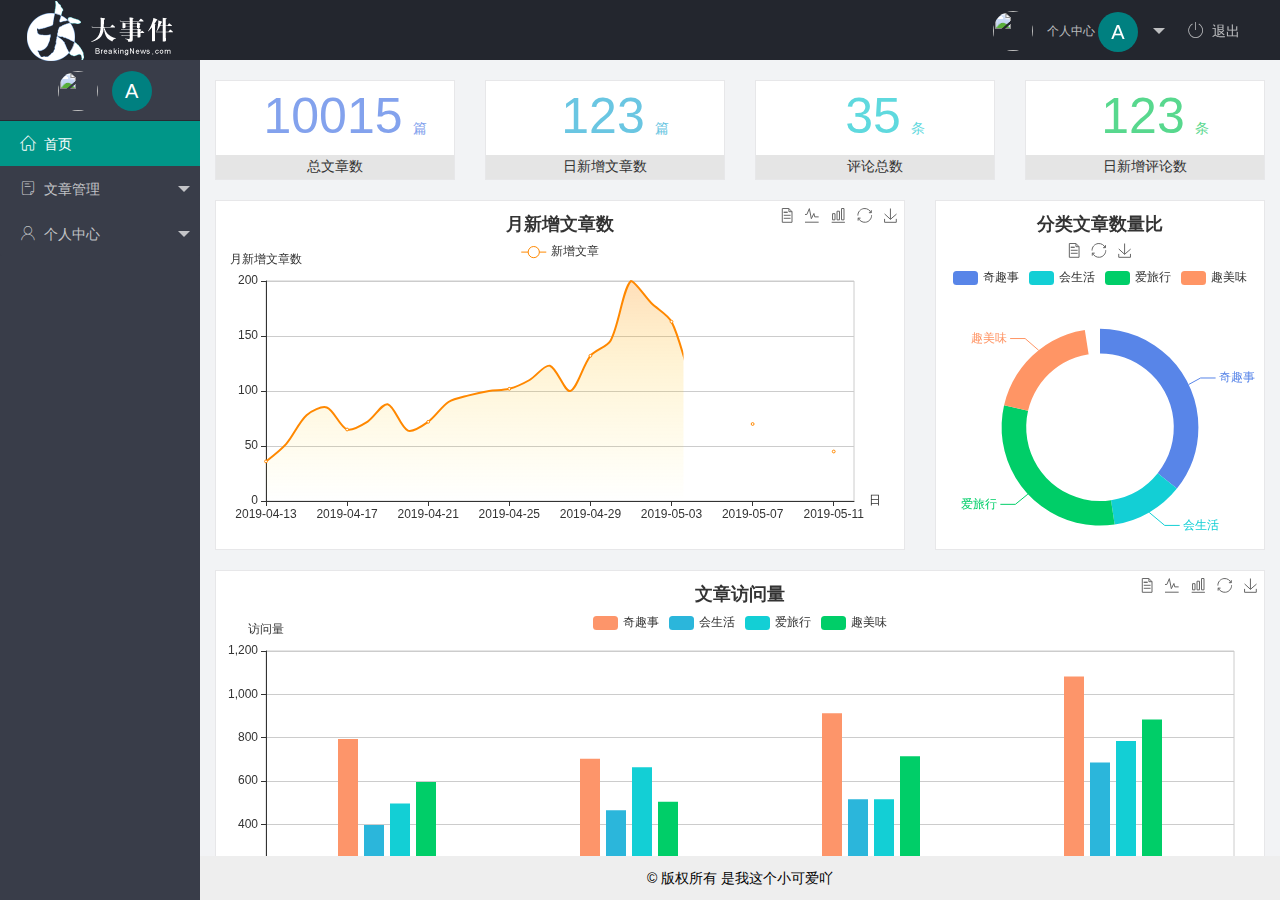
==== commit d5da0b45: "完成个人中心功能的开发" ====
--- a/index.html
+++ b/index.html
@@ -25,9 +25,9 @@
                         <span class="text-avatar">A</span>
                     </a>
                     <dl class="layui-nav-child">
-                        <dd><a href="">基本资料</a></dd>
-                        <dd><a href="">更换头像</a></dd>
-                        <dd><a href="">重置密码</a></dd>
+                        <dd><a href="/user/user_info.html" target="fm">基本资料</a></dd>
+                        <dd><a href="/user/user_avatar.html" target="fm">更换头像</a></dd>
+                        <dd><a href="/user/user_pwd.html" target="fm">重置密码</a></dd>
                     </dl>
                 </li>
                 <li class="layui-nav-item"><a href="javascript:;" id="btnLogout"><span class="iconfont icon-tuichu"></span>退出</a></li>
@@ -55,9 +55,9 @@
                     <li class="layui-nav-item">
                         <a href="javascript:;"><span class="iconfont icon-user"></span>个人中心</a>
                         <dl class="layui-nav-child">
-                            <dd><a href="javascript:;"><i class="layui-icon layui-icon-app"></i>基本资料</a></dd>
-                            <dd><a href="javascript:;"><i class="layui-icon layui-icon-app"></i>更换头像</a></dd>
-                            <dd><a href="javascript:;"><i class="layui-icon layui-icon-app"></i>重置密码</a></dd>
+                            <dd><a href="/user/user_info.html" target="fm"><i class="layui-icon layui-icon-app"></i>基本资料</a></dd>
+                            <dd><a href="/user/user_avatar.html" target="fm"><i class="layui-icon layui-icon-app"></i>更换头像</a></dd>
+                            <dd><a href="/user/user_pwd.html" target="fm"><i class="layui-icon layui-icon-app"></i>重置密码</a></dd>
                         </dl>
                     </li>
                 </ul>
